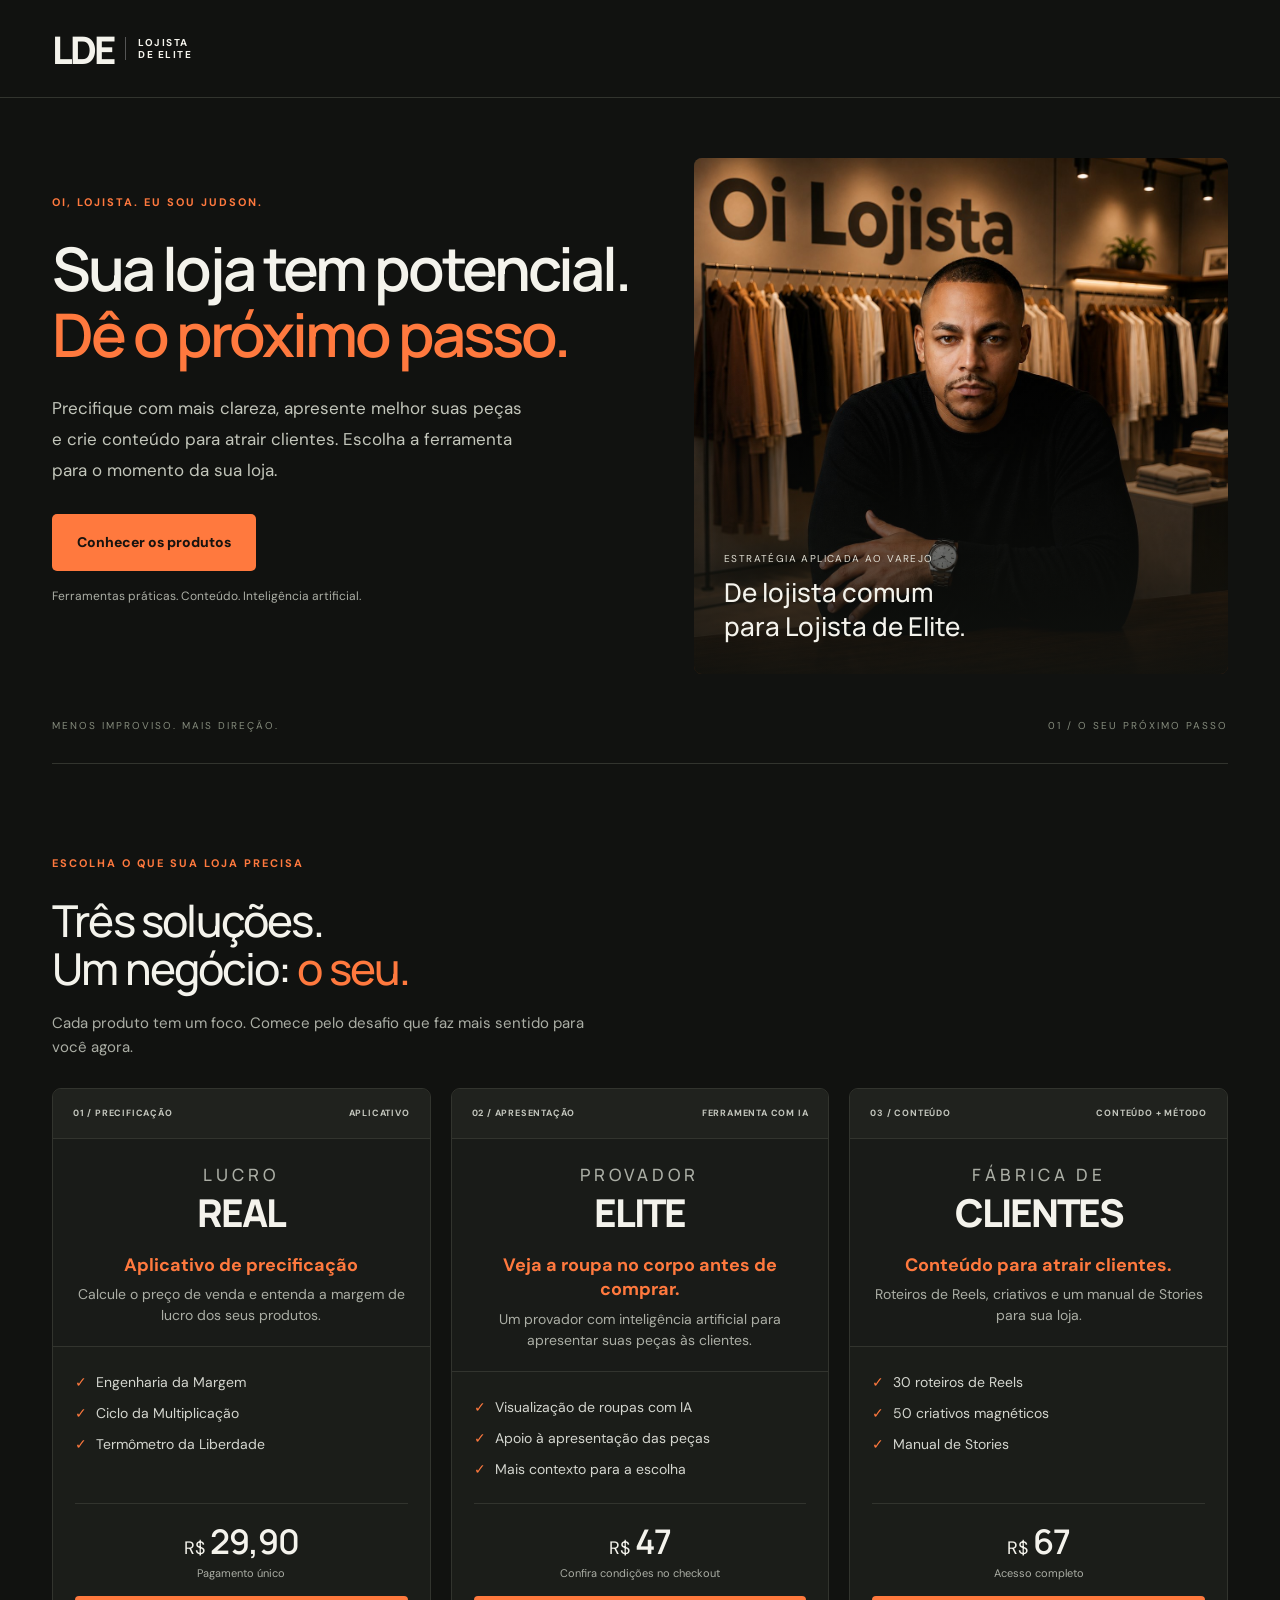
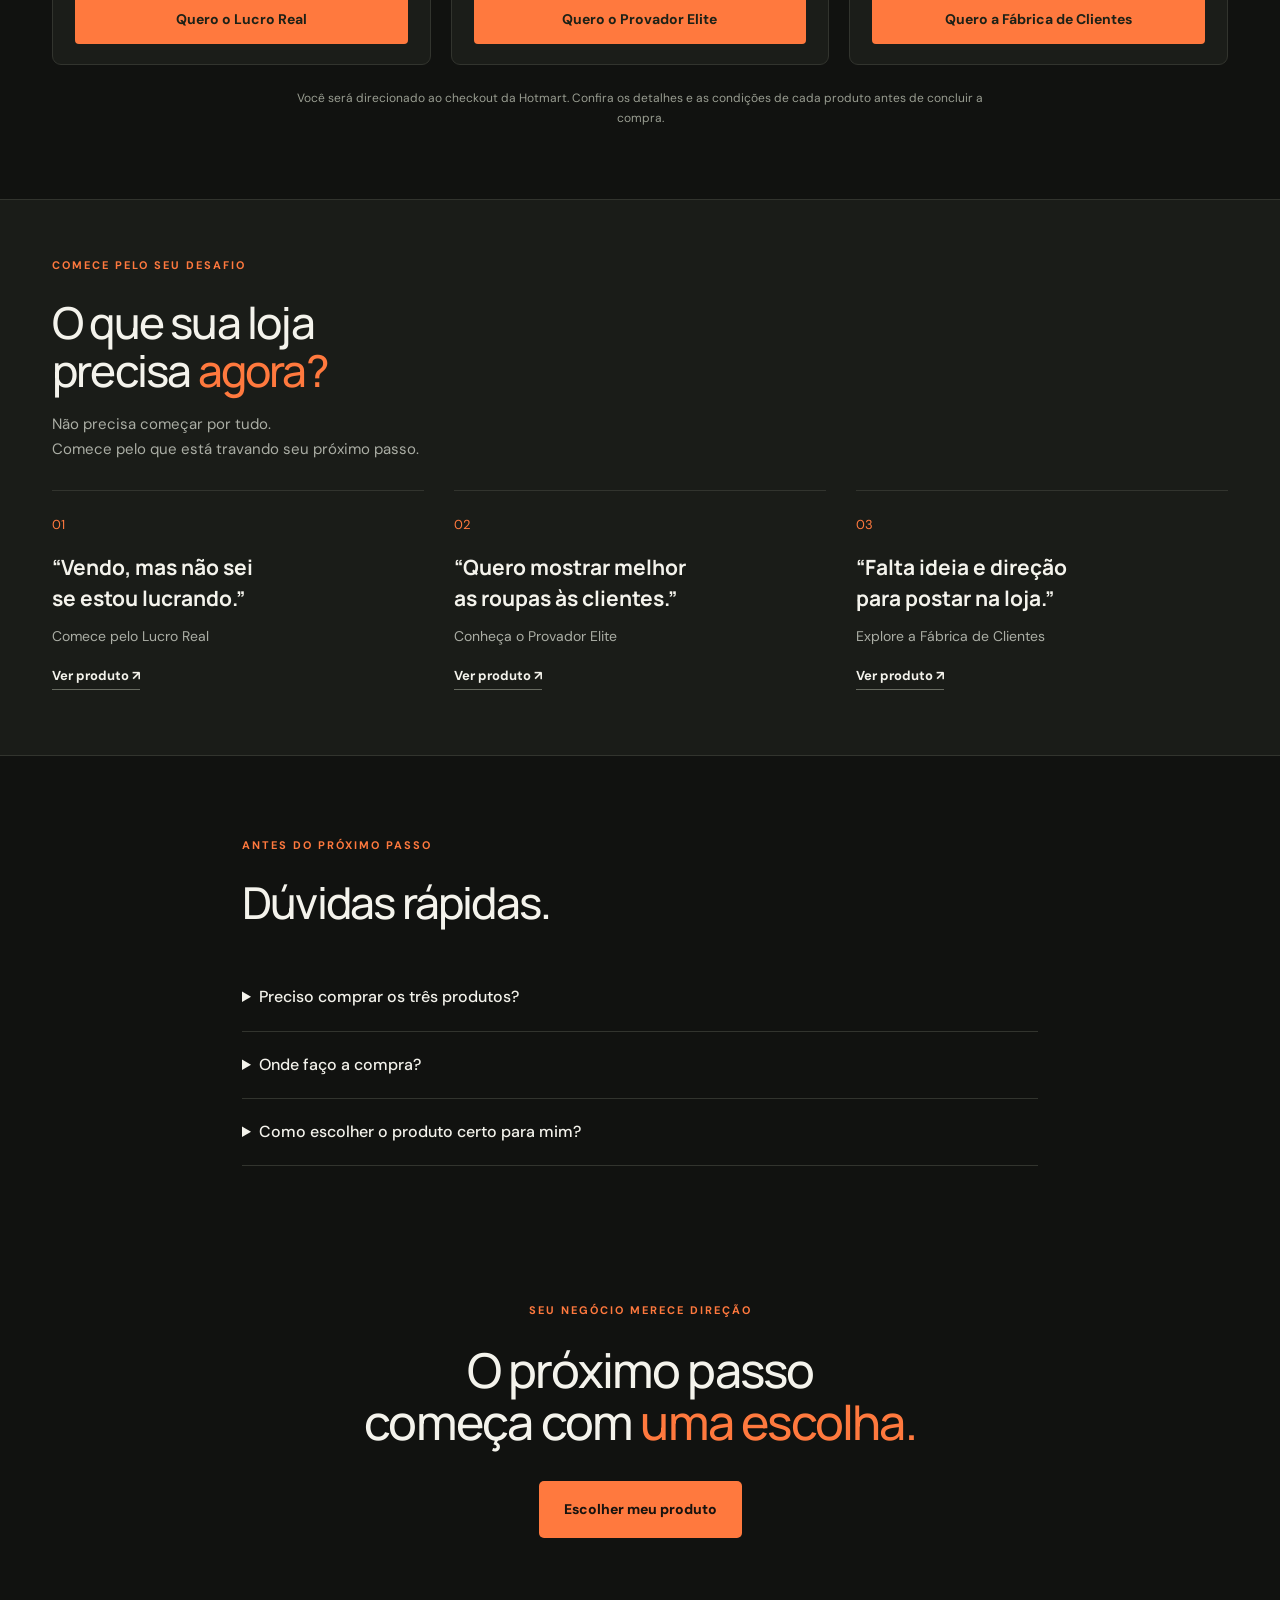
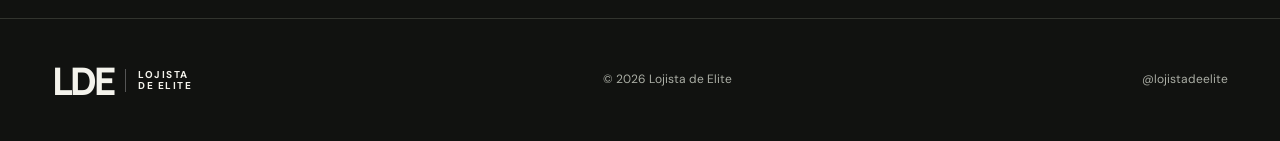
==== index.html @ 36b2351c "teste" ====
<!doctype html><html lang="pt-BR"><head><meta charset="utf-8"><meta name="viewport" content="width=device-width,initial-scale=1"><meta name="description" content="Ferramentas, conteúdo e inteligência artificial para o próximo passo da sua loja. Conheça Lucro Real, Provador Elite e Fábrica de Clientes."><title>Lojista de Elite | O próximo passo da sua loja</title><link rel="stylesheet" href="style.css"></head><body>
<header><a class="brand" href="#inicio" aria-label="Lojista de Elite, início"><b>LDE</b><span>LOJISTA<br>DE ELITE</span></a></header>
<main><section class="hero wrap" id="inicio"><div class="hero-copy"><p class="eyebrow">OI, LOJISTA. EU SOU JUDSON.</p><h1>Sua loja tem potencial.<br><em>Dê o próximo passo.</em></h1><p class="lead">Precifique com mais clareza, apresente melhor suas peças e crie conteúdo para atrair clientes. Escolha a ferramenta para o momento da sua loja.</p><div class="hero-actions"><a class="button" href="#produtos">Conhecer os produtos</a></div><p class="micro">Ferramentas práticas. Conteúdo. Inteligência artificial.</p></div><div class="portrait"><img src="assets/judson.jpg" alt="Judson Natividade em uma loja de roupas" fetchpriority="high"><div class="portrait-label"><span>ESTRATÉGIA APLICADA AO VAREJO</span><b>De lojista comum<br>para Lojista de Elite.</b></div></div><div class="hero-foot"><span>MENOS IMPROVISO. MAIS DIREÇÃO.</span><span>01 / O SEU PRÓXIMO PASSO</span></div></section>
<section class="products wrap" id="produtos"><div class="section-head"><div><p class="eyebrow">ESCOLHA O QUE SUA LOJA PRECISA</p><h2>Três soluções.<br>Um negócio: <em>o seu.</em></h2></div><p>Cada produto tem um foco. Comece pelo desafio que faz mais sentido para você agora.</p></div><div class="product-grid">
<article class="product orange" id="lucro"><div class="product-top"><span>01 / PRECIFICAÇÃO</span><span>APLICATIVO</span></div><div class="product-name"><span>LUCRO</span><strong>REAL</strong><p class="product-promise"><b>Aplicativo de precificação</b>Calcule o preço de venda e entenda a margem de lucro dos seus produtos.</p></div><div class="product-body"><h3>Saiba quanto sua loja ganha.</h3><p>Um aplicativo para precificar seus produtos e entender a margem de lucro da sua loja.</p><ul><li>Engenharia da Margem</li><li>Ciclo da Multiplicação</li><li>Termômetro da Liberdade</li></ul><div class="price"><span>R$ <b>29,90</b></span><small>Pagamento único</small></div><a class="buy" href="https://pay.hotmart.com/D107764730N?bid=1791945046095" target="_blank" rel="noopener">Quero o Lucro Real</a></div></article>
<article class="product lilac" id="provador"><div class="product-top"><span>02 / APRESENTAÇÃO</span><span>FERRAMENTA COM IA</span></div><div class="product-name"><span>PROVADOR</span><strong>ELITE</strong><p class="product-promise"><b>Veja a roupa no corpo antes de comprar.</b>Um provador com inteligência artificial para apresentar suas peças às clientes.</p></div><div class="product-body"><h3>Mostre novas possibilidades.</h3><p>Use inteligência artificial para ajudar sua cliente a visualizar a roupa no corpo antes da compra.</p><ul><li>Visualização de roupas com IA</li><li>Apoio à apresentação das peças</li><li>Mais contexto para a escolha</li></ul><div class="price"><span>R$ <b>47</b></span><small>Confira condições no checkout</small></div><a class="buy" href="https://pay.hotmart.com/N108022105C?bid=1791945808464" target="_blank" rel="noopener">Quero o Provador Elite</a></div></article>
<article class="product lime" id="fabrica"><div class="product-top"><span>03 / CONTEÚDO</span><span>CONTEÚDO + MÉTODO</span></div><div class="product-name"><span>FÁBRICA DE</span><strong>CLIENTES</strong><p class="product-promise"><b>Conteúdo para atrair clientes.</b>Roteiros de Reels, criativos e um manual de Stories para sua loja.</p></div><div class="product-body"><h3>Dê direção ao seu conteúdo.</h3><p>Repertório e método para tirar ideias do papel e movimentar a comunicação da sua loja.</p><ul><li>30 roteiros de Reels</li><li>50 criativos magnéticos</li><li>Manual de Stories</li></ul><div class="price"><span>R$ <b>67</b></span><small>Acesso completo</small></div><a class="buy" href="https://pay.hotmart.com/S107554404A" target="_blank" rel="noopener">Quero a Fábrica de Clientes</a></div></article>
</div><p class="checkout-note">Você será direcionado ao checkout da Hotmart. Confira os detalhes e as condições de cada produto antes de concluir a compra.</p></section>
<section class="choice" id="escolher"><div class="wrap"><p class="eyebrow">COMECE PELO SEU DESAFIO</p><div class="section-head"><h2>O que sua loja<br>precisa <em>agora?</em></h2><p>Não precisa começar por tudo.<br>Comece pelo que está travando seu próximo passo.</p></div><div class="choices"><a href="#lucro"><span>01</span><h3>“Vendo, mas não sei<br>se estou lucrando.”</h3><p>Comece pelo Lucro Real</p><b>Ver produto ↗</b></a><a href="#provador"><span>02</span><h3>“Quero mostrar melhor<br>as roupas às clientes.”</h3><p>Conheça o Provador Elite</p><b>Ver produto ↗</b></a><a href="#fabrica"><span>03</span><h3>“Falta ideia e direção<br>para postar na loja.”</h3><p>Explore a Fábrica de Clientes</p><b>Ver produto ↗</b></a></div></div></section>

<section class="faq wrap"><p class="eyebrow">ANTES DO PRÓXIMO PASSO</p><h2>Dúvidas rápidas.</h2><details><summary>Preciso comprar os três produtos?</summary><p>Não. Cada produto tem uma proposta própria e pode ser escolhido separadamente, conforme a necessidade da sua loja.</p></details><details><summary>Onde faço a compra?</summary><p>Os botões dos produtos abrem seus respectivos checkouts na Hotmart. Ali você pode conferir a oferta, as condições de pagamento e os detalhes de acesso.</p></details><details><summary>Como escolher o produto certo para mim?</summary><p>Para precificação, veja o Lucro Real. Para visualizar roupas com inteligência artificial, o Provador Elite. Para conteúdo, a Fábrica de Clientes. Se ainda tiver dúvidas, fale comigo pelo Instagram.</p></details></section>
<section class="final-cta wrap"><p class="eyebrow">SEU NEGÓCIO MERECE DIREÇÃO</p><h2>O próximo passo<br>começa com <em>uma escolha.</em></h2><a class="button" href="#produtos">Escolher meu produto</a></section></main><footer class="wrap"><a class="brand" href="#inicio"><b>LDE</b><span>LOJISTA<br>DE ELITE</span></a><p>© 2026 Lojista de Elite</p><a href="https://www.instagram.com/lojistadeelite/" target="_blank" rel="noopener">@lojistadeelite</a></footer></body></html>
---- style.css ----
@import url('https://fonts.googleapis.com/css2?family=DM+Sans:wght@400;500;600;700&family=Manrope:wght@400;500;600;700;800&display=swap');
:root{--bg:#111210;--ink:#f4f3ec;--muted:#abaea5;--orange:#ff793e;--line:#32342e}*{box-sizing:border-box}html{scroll-behavior:smooth;scroll-padding-top:90px}body{margin:0;background:var(--bg);color:var(--ink);font-family:'DM Sans',sans-serif;font-size:16px;line-height:1.65}a{color:inherit;text-decoration:none}button,a,summary{-webkit-tap-highlight-color:transparent}a:focus-visible,summary:focus-visible{outline:3px solid var(--orange);outline-offset:5px}.wrap{max-width:1280px;margin:auto;padding-left:52px;padding-right:52px}header{height:98px;max-width:1280px;margin:auto;padding:0 52px;display:flex;align-items:center;justify-content:space-between;border-bottom:1px solid var(--line)}.brand{display:flex;align-items:center;gap:12px;line-height:1.15}.brand>b{font:800 38px 'Manrope',sans-serif;letter-spacing:-3px}.brand>b span{font-size:10px;vertical-align:top;letter-spacing:0}.brand>span{font-size:10px;font-weight:700;letter-spacing:1.5px;border-left:1px solid #555;padding-left:12px}nav{display:flex;gap:28px;font-size:14px;color:#d6d8ce}nav a:hover,.text-link:hover{color:var(--orange)}.header-cta{border:1px solid #76796c;border-radius:5px;padding:10px 18px;font-size:14px}.hero{position:relative;display:grid;grid-template-columns:1.12fr 1fr;gap:44px;padding-top:60px}.hero-copy{padding-top:35px;padding-bottom:55px}.eyebrow{font-size:11px;font-weight:700;letter-spacing:2px;color:var(--orange);margin:0 0 24px}h1,h2,h3,p{margin-top:0}h1,h2,h3{font-family:'Manrope',sans-serif;line-height:1.1}h1{font-size:clamp(40px,4.7vw,64px);letter-spacing:-3px;font-weight:600;margin-bottom:26px}em{font-style:normal;color:var(--orange)}.lead{color:#c3c6bb;max-width:470px;font-size:17px;line-height:1.8}.button{display:inline-flex;align-items:center;justify-content:center;background:var(--orange);color:#17130f;font-size:14px;font-weight:800;padding:17px 25px;border-radius:5px;min-height:54px;margin-top:12px;transition:background .2s,transform .2s}.button:hover{background:#ff9969;transform:translateY(-2px)}.micro{font-size:12px;color:var(--muted);margin-top:16px}.portrait{position:relative;border-radius:8px;overflow:hidden;min-height:515px;background:#302c25}.portrait img{width:100%;height:100%;position:absolute;object-fit:cover;object-position:center 25%}.portrait:after{content:'';position:absolute;inset:40% 0 0;background:linear-gradient(transparent,#10120fec)}.portrait-label{position:absolute;z-index:1;bottom:30px;left:30px}.portrait-label span{display:block;font-size:10px;letter-spacing:1.4px;color:#e1dfd4;margin-bottom:10px}.portrait-label b{font:500 26px/1.2 'Manrope',sans-serif}.hero-foot{grid-column:1/-1;display:flex;justify-content:space-between;border-bottom:1px solid var(--line);padding:0 0 28px;font-size:10px;letter-spacing:2px;color:#858b7c}.products{padding-top:90px;padding-bottom:70px}.section-head{display:flex;justify-content:space-between;gap:40px;align-items:end;margin-bottom:42px}h2{font-size:44px;font-weight:500;letter-spacing:-1.8px;margin-bottom:0}.section-head>p{max-width:330px;color:var(--muted);font-size:15px;margin-bottom:4px}.product-grid{display:grid;grid-template-columns:repeat(3,1fr);gap:20px}.product{border:1px solid var(--line);border-radius:9px;overflow:hidden;background:#1b1d19;--accent:#ff9867;scroll-margin-top:30px}.lilac{--accent:#cabdf7}.lime{--accent:#d4e986}.product-top{padding:17px 20px;display:flex;justify-content:space-between;background:var(--accent);color:#20221b;font-size:9px;letter-spacing:.8px;font-weight:700;border-bottom:1px solid #0002}.product-name{background:var(--accent);color:#181c17;padding:32px 23px 25px;min-height:240px}.product-name>span{font:500 17px 'Manrope';letter-spacing:4px;display:block}.product-name strong{font:800 clamp(30px,3vw,42px) 'Manrope';letter-spacing:-2px;display:block}.product-name strong span{font-size:13px;vertical-align:top;letter-spacing:0}.product-name p{margin:18px 0 0;font-size:13px;line-height:1.5}.product-body{padding:26px 23px}.product h3{font-size:19px;letter-spacing:-.5px;font-weight:600}.product-body>p{font-size:14px;color:var(--muted);min-height:92px}.product ul{list-style:none;padding:0;margin:24px 0 30px;font-size:13px;color:#d4d6cf}.product li{padding:6px 0}.product li:before{content:'✓';color:var(--accent);margin-right:9px}.price{border-top:1px solid var(--line);padding-top:20px}.price>span{font-size:18px}.price b{font:600 38px 'Manrope';letter-spacing:-1px}.price small{display:block;color:var(--muted);font-size:11px;min-height:25px}.buy{display:flex;justify-content:center;background:var(--accent);color:#1d2117;border-radius:4px;padding:14px 8px;margin-top:18px;font-size:14px;font-weight:700}.buy:hover{filter:brightness(1.12)}.checkout-note{font-size:12px;color:#999d91;max-width:720px;margin:24px auto 0;text-align:center}.choice{background:#e9ece3;color:#20251d;padding:76px 0}.choice .eyebrow{color:#667348}.choice em{color:#697c3c}.choice .section-head>p{color:#5f6858}.choices{display:grid;grid-template-columns:repeat(3,1fr);gap:30px}.choices a{padding:25px 0;border-top:1px solid #aeb5a6}.choices a>span{font-size:13px;color:#768466}.choices h3{font-size:21px;line-height:1.45;margin:22px 0 15px}.choices p{font-size:14px;color:#5e6854}.choices b{font-size:13px;border-bottom:1px solid #7f906d;padding-bottom:5px}.about{padding-top:100px;padding-bottom:100px;display:grid;grid-template-columns:1fr 1fr;gap:65px;border-bottom:1px solid var(--line)}.about-lead{font:500 30px/1.4 'Manrope';letter-spacing:-1px}.about p:not(.eyebrow):not(.about-lead){color:var(--muted);font-size:16px}.text-link{font-size:14px;border-bottom:1px solid #707667;padding-bottom:6px;display:inline-block;margin-top:16px}.faq{padding-top:80px;padding-bottom:70px;max-width:900px}.faq h2{margin-bottom:38px}.faq details{border-bottom:1px solid var(--line);padding:20px 0}.faq summary{cursor:pointer;font-size:16px;font-weight:500;padding-right:15px}.faq details p{color:var(--muted);font-size:14px;margin:18px 0 0;max-width:700px}.final-cta{text-align:center;padding-top:65px;padding-bottom:80px}.final-cta h2{font-size:48px;margin-bottom:20px}footer{border-top:1px solid var(--line);display:flex;align-items:center;justify-content:space-between;gap:20px;padding-top:35px;padding-bottom:35px}footer p,footer>a:last-child{font-size:12px;color:var(--muted);margin:0}@media(max-width:900px){.wrap{padding-left:28px;padding-right:28px}header{padding:0 28px}nav{gap:15px}.header-cta{display:none}.hero{gap:22px}.hero h1{font-size:44px}.product-grid{gap:12px}.product-top{padding:15px 12px;font-size:8px}.product-body{padding:22px 16px}.product-name{padding:28px 16px}.product-name strong{font-size:31px}.product h3{font-size:17px}.product-body>p{min-height:120px}}@media(max-width:640px){html{scroll-padding-top:20px}header{height:auto;padding:22px;flex-wrap:wrap;gap:20px}.brand>b{font-size:32px}nav{width:100%;justify-content:space-between;border-top:1px solid var(--line);padding-top:15px;font-size:12px}.wrap{padding-left:22px;padding-right:22px}.hero{padding-top:35px;grid-template-columns:1fr;gap:25px}.hero-copy{padding:0}.eyebrow{font-size:9px;margin-bottom:18px;letter-spacing:1.6px}.hero h1{font-size:43px;letter-spacing:-2px}.lead{font-size:16px}.hero .button{width:100%;font-size:13px}.portrait{min-height:360px}.portrait img{object-position:center 22%}.portrait-label{left:24px;bottom:24px}.hero-foot{font-size:8px;gap:20px;letter-spacing:1px}.hero-foot span:last-child{display:none}.products{padding-top:55px;padding-bottom:50px}.section-head{display:block;margin-bottom:30px}h2{font-size:34px;letter-spacing:-1.2px}.section-head>p{margin-top:22px}.product-grid{grid-template-columns:1fr;gap:25px}.product-top{font-size:10px;padding:16px 23px}.product-name{min-height:210px;padding:28px 25px}.product-name strong{font-size:45px}.product-body{padding:25px}.product h3{font-size:22px}.product-body>p{min-height:0;font-size:15px}.product ul{font-size:14px}.product-name p{font-size:14px}.choice{padding:55px 0}.choices{grid-template-columns:1fr;gap:0}.choices h3{margin-top:13px}.choices a{position:relative;padding:24px 0}.choices a>span{position:absolute;right:0}.about{grid-template-columns:1fr;gap:32px;padding-top:60px;padding-bottom:60px}.about-lead{font-size:26px}.faq{padding-top:55px;padding-bottom:30px}.faq summary{font-size:15px}.final-cta{padding-top:50px;padding-bottom:55px}.final-cta h2{font-size:34px}footer{flex-wrap:wrap}footer .brand{width:100%}}@media(prefers-reduced-motion:reduce){html{scroll-behavior:auto}*{transition:none!important}}

/* Identidade revisada: neutros com laranja como único destaque. */
.product,.lilac,.lime{--accent:var(--orange)}
.product-top{background:#20221e;color:#c4c7be;border-bottom:1px solid var(--line)}
.product-name{background:#191b18;color:var(--ink);border-bottom:1px solid var(--line)}
.product-name>span{color:var(--muted)}
.product-name strong{color:var(--ink)}
.product-name p{color:var(--muted)}
.choice{background:#1a1c18;color:var(--ink);border-block:1px solid var(--line)}
.choice .eyebrow,.choice em{color:var(--orange)}
.choice .section-head>p,.choices p{color:var(--muted)}
.choices a{border-color:var(--line)}
.choices a>span{color:var(--orange)}
.choices b{border-color:#686b61}
.hero-actions{display:flex;flex-wrap:wrap;gap:12px}
.button.secondary{background:transparent;color:var(--ink);border:1px solid #62665b}
.button.secondary:hover{background:#252820}
@media(max-width:640px){header{height:78px;padding:18px 22px}.hero-actions{gap:10px}.hero-actions .button{width:auto;flex:1 1 auto;padding-inline:16px}}

.product-name .product-promise{font-size:14px;line-height:1.6;margin-top:22px}.product-promise b{display:block;color:var(--orange);font-size:19px;line-height:1.35;font-weight:700;margin-bottom:10px}.product-name{min-height:310px}@media(max-width:640px){.product-name{min-height:0}.product-promise b{font-size:21px}.hero-actions .button{flex:none;width:100%}}

/* Cards compactos para celular, mantendo leitura e área de toque. */
@media(max-width:640px){
 .product-grid{gap:18px}
 .product-top{padding:12px 16px;font-size:9px;gap:10px}
 .product-name{padding:20px 18px;text-align:center}
 .product-name>span{font-size:14px;letter-spacing:3px}
 .product-name strong{font-size:38px;line-height:1.2}
 .product-name .product-promise{margin-top:14px;font-size:14px;line-height:1.5}
 .product-promise b{font-size:19px;margin-bottom:7px}
 .product-body{padding:18px}
 .product-body>h3,.product-body>p{display:none}
 .product ul{margin:0 0 15px;font-size:14px}
 .product li{padding:4px 0}
 .price{padding-top:13px;text-align:center}
 .price b{font-size:34px}
 .price small{min-height:0;margin-top:2px}
 .buy{margin-top:13px;padding:13px 8px;min-height:48px}
}

/* Aproximar o título e seu apoio; compactar os produtos no desktop. */
.choice .section-head{display:block;margin-bottom:28px}
.choice .section-head>p{max-width:570px;margin:18px 0 0}
@media(min-width:641px){
 .product{display:flex;flex-direction:column}
 .product-name{min-height:0;padding:24px 22px 20px;text-align:center}
 .product-name .product-promise{margin-top:14px;line-height:1.5}
 .product-promise b{font-size:18px;margin-bottom:7px}
 .product-body{padding:20px 22px;display:flex;flex-direction:column;flex:1}
 .product-body>h3,.product-body>p{display:none}
 .product ul{margin:0 0 18px;font-size:14px}
 .product li{padding:4px 0}
 .price{padding-top:14px;margin-top:auto;text-align:center}
 .price b{font-size:34px}
 .price small{min-height:0}
 .buy{margin-top:14px;min-height:48px;padding:12px 8px}
 .choice{padding:56px 0}
 .choices a{padding:20px 0 10px}
 .choices h3{margin:15px 0 12px}
}

.products .section-head{display:block;margin-bottom:28px}
.products .section-head>p{max-width:570px;margin:18px 0 0}
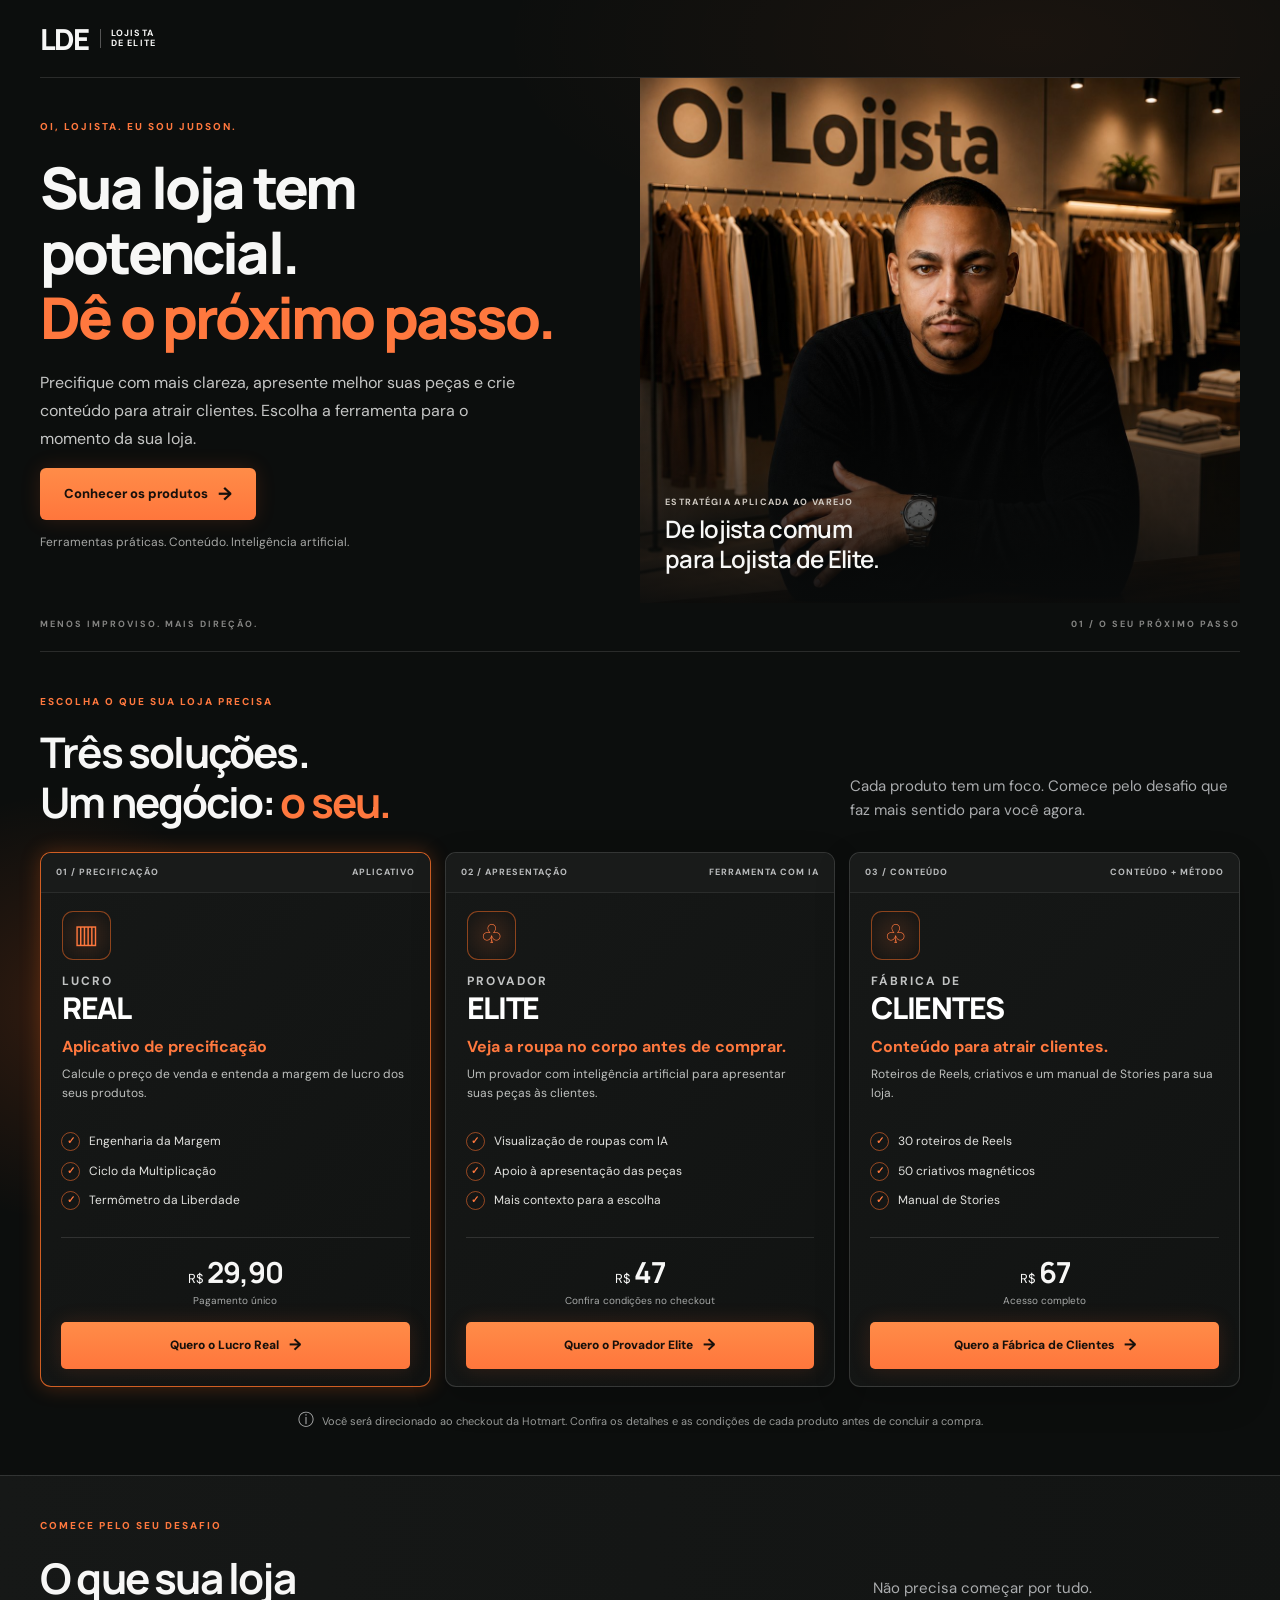
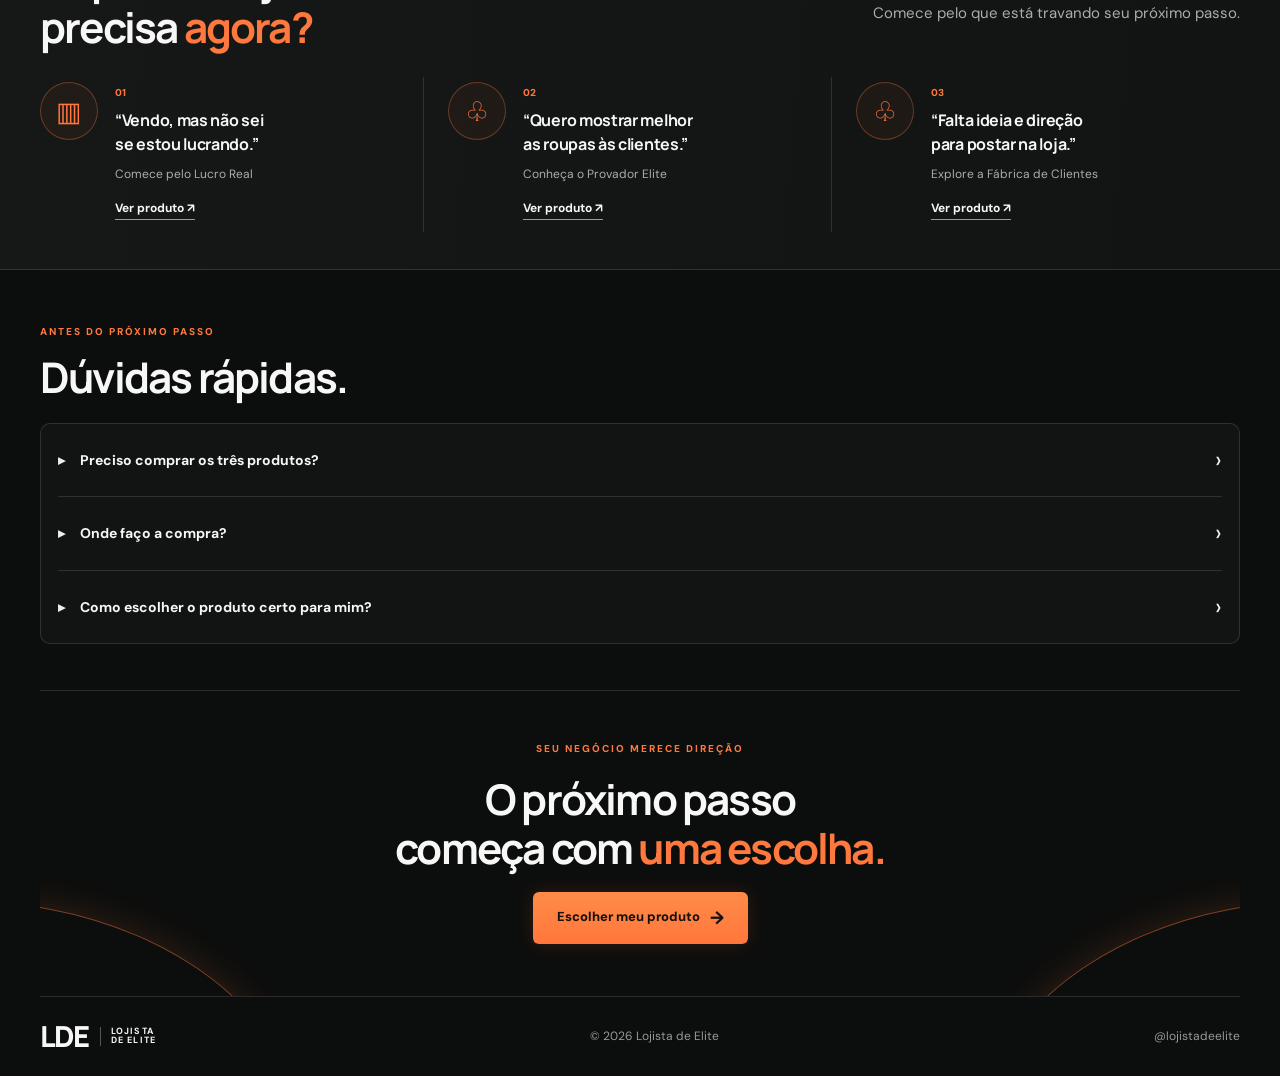
==== commit 83b0e5e6: "feat(home): aplicar layout premium e CSS versionado na página principal" ====
--- a/index.html
+++ b/index.html
@@ -1,4 +1,4 @@
-<!doctype html><html lang="pt-BR"><head><meta charset="utf-8"><meta name="viewport" content="width=device-width,initial-scale=1"><meta name="description" content="Ferramentas, conteúdo e inteligência artificial para o próximo passo da sua loja. Conheça Lucro Real, Provador Elite e Fábrica de Clientes."><title>Lojista de Elite | O próximo passo da sua loja</title><link rel="stylesheet" href="style.css"></head><body>
+<!doctype html><html lang="pt-BR"><head><meta charset="utf-8"><meta name="viewport" content="width=device-width,initial-scale=1"><meta name="description" content="Ferramentas, conteúdo e inteligência artificial para o próximo passo da sua loja. Conheça Lucro Real, Provador Elite e Fábrica de Clientes."><title>Lojista de Elite | O próximo passo da sua loja</title><link rel="stylesheet" href="principal-premium-v2.css"></head><body>
 <header><a class="brand" href="#inicio" aria-label="Lojista de Elite, início"><b>LDE</b><span>LOJISTA<br>DE ELITE</span></a></header>
 <main><section class="hero wrap" id="inicio"><div class="hero-copy"><p class="eyebrow">OI, LOJISTA. EU SOU JUDSON.</p><h1>Sua loja tem potencial.<br><em>Dê o próximo passo.</em></h1><p class="lead">Precifique com mais clareza, apresente melhor suas peças e crie conteúdo para atrair clientes. Escolha a ferramenta para o momento da sua loja.</p><div class="hero-actions"><a class="button" href="#produtos">Conhecer os produtos</a></div><p class="micro">Ferramentas práticas. Conteúdo. Inteligência artificial.</p></div><div class="portrait"><img src="assets/judson.jpg" alt="Judson Natividade em uma loja de roupas" fetchpriority="high"><div class="portrait-label"><span>ESTRATÉGIA APLICADA AO VAREJO</span><b>De lojista comum<br>para Lojista de Elite.</b></div></div><div class="hero-foot"><span>MENOS IMPROVISO. MAIS DIREÇÃO.</span><span>01 / O SEU PRÓXIMO PASSO</span></div></section>
 <section class="products wrap" id="produtos"><div class="section-head"><div><p class="eyebrow">ESCOLHA O QUE SUA LOJA PRECISA</p><h2>Três soluções.<br>Um negócio: <em>o seu.</em></h2></div><p>Cada produto tem um foco. Comece pelo desafio que faz mais sentido para você agora.</p></div><div class="product-grid">
@@ -8,5 +8,5 @@
 </div><p class="checkout-note">Você será direcionado ao checkout da Hotmart. Confira os detalhes e as condições de cada produto antes de concluir a compra.</p></section>
 <section class="choice" id="escolher"><div class="wrap"><p class="eyebrow">COMECE PELO SEU DESAFIO</p><div class="section-head"><h2>O que sua loja<br>precisa <em>agora?</em></h2><p>Não precisa começar por tudo.<br>Comece pelo que está travando seu próximo passo.</p></div><div class="choices"><a href="#lucro"><span>01</span><h3>“Vendo, mas não sei<br>se estou lucrando.”</h3><p>Comece pelo Lucro Real</p><b>Ver produto ↗</b></a><a href="#provador"><span>02</span><h3>“Quero mostrar melhor<br>as roupas às clientes.”</h3><p>Conheça o Provador Elite</p><b>Ver produto ↗</b></a><a href="#fabrica"><span>03</span><h3>“Falta ideia e direção<br>para postar na loja.”</h3><p>Explore a Fábrica de Clientes</p><b>Ver produto ↗</b></a></div></div></section>
 
-<section class="faq wrap"><p class="eyebrow">ANTES DO PRÓXIMO PASSO</p><h2>Dúvidas rápidas.</h2><details><summary>Preciso comprar os três produtos?</summary><p>Não. Cada produto tem uma proposta própria e pode ser escolhido separadamente, conforme a necessidade da sua loja.</p></details><details><summary>Onde faço a compra?</summary><p>Os botões dos produtos abrem seus respectivos checkouts na Hotmart. Ali você pode conferir a oferta, as condições de pagamento e os detalhes de acesso.</p></details><details><summary>Como escolher o produto certo para mim?</summary><p>Para precificação, veja o Lucro Real. Para visualizar roupas com inteligência artificial, o Provador Elite. Para conteúdo, a Fábrica de Clientes. Se ainda tiver dúvidas, fale comigo pelo Instagram.</p></details></section>
+<section class="faq wrap"><p class="eyebrow">ANTES DO PRÓXIMO PASSO</p><h2>Dúvidas rápidas.</h2><div class="faq-list"><details><summary>Preciso comprar os três produtos?</summary><p>Não. Cada produto tem uma proposta própria e pode ser escolhido separadamente, conforme a necessidade da sua loja.</p></details><details><summary>Onde faço a compra?</summary><p>Os botões dos produtos abrem seus respectivos checkouts na Hotmart. Ali você pode conferir a oferta, as condições de pagamento e os detalhes de acesso.</p></details><details><summary>Como escolher o produto certo para mim?</summary><p>Para precificação, veja o Lucro Real. Para visualizar roupas com inteligência artificial, o Provador Elite. Para conteúdo, a Fábrica de Clientes. Se ainda tiver dúvidas, fale comigo pelo Instagram.</p></details></div></section>
 <section class="final-cta wrap"><p class="eyebrow">SEU NEGÓCIO MERECE DIREÇÃO</p><h2>O próximo passo<br>começa com <em>uma escolha.</em></h2><a class="button" href="#produtos">Escolher meu produto</a></section></main><footer class="wrap"><a class="brand" href="#inicio"><b>LDE</b><span>LOJISTA<br>DE ELITE</span></a><p>© 2026 Lojista de Elite</p><a href="https://www.instagram.com/lojistadeelite/" target="_blank" rel="noopener">@lojistadeelite</a></footer></body></html>
--- a/principal-premium-v2.css
+++ b/principal-premium-v2.css
@@ -0,0 +1,100 @@
+@import url('https://fonts.googleapis.com/css2?family=DM+Sans:wght@400;500;600;700;800&family=Manrope:wght@400;500;600;700;800&display=swap');
+:root{color-scheme:dark;--bg:#0c0e0d;--panel:#141615;--ink:#f7f7f6;--muted:#aaacae;--orange:#ff783e;--line:rgba(255,255,255,.12)}
+*{box-sizing:border-box}
+html{scroll-behavior:smooth;scroll-padding-top:24px}
+body{margin:0;background:var(--bg);color:var(--ink);font:400 15px/1.6 'DM Sans',Arial,sans-serif;overflow-x:hidden}
+body:before{content:"";pointer-events:none;position:absolute;top:0;left:0;right:0;height:1000px;background:radial-gradient(ellipse 55% 30% at 80% 4%,rgba(255,115,43,.06),transparent 75%)}
+a{color:inherit;text-decoration:none}
+a:focus-visible,summary:focus-visible{outline:3px solid var(--orange);outline-offset:4px}
+.wrap{width:min(100% - 72px,1200px);margin-inline:auto}
+header{width:min(100% - 72px,1200px);margin:auto;height:78px;display:flex;align-items:center;border-bottom:1px solid var(--line)}
+.brand{display:inline-flex;align-items:center;gap:12px;line-height:1.05}
+.brand>b{font:800 29px 'Manrope',sans-serif;letter-spacing:-2px}
+.brand>span{padding-left:10px;border-left:1px solid #555;font-size:9px;letter-spacing:1.1px;font-weight:700}
+h1,h2,h3,p{margin-top:0}
+h1,h2,h3{font-family:'Manrope',Arial,sans-serif}
+em{font-style:normal;color:var(--orange)}
+.eyebrow{font-size:10px;letter-spacing:2px;font-weight:800;color:var(--orange);margin:0 0 20px}
+.hero{display:grid;grid-template-columns:1fr 1fr;column-gap:0;position:relative;min-height:560px}
+.hero-copy{position:relative;z-index:2;align-self:center;padding:35px 24px 45px 0}
+.hero h1{font-size:clamp(42px,4.5vw,63px);letter-spacing:-2.8px;line-height:1.13;margin:0 0 19px;font-weight:800}
+.lead{max-width:480px;color:#c5c6c5;font-size:16px;line-height:1.75;margin-bottom:15px}
+.button,.buy{display:inline-flex;align-items:center;justify-content:center;min-height:52px;padding:13px 24px;border-radius:6px;background:linear-gradient(180deg,#ff8c48,#ff763c);font-weight:800;color:#17100b;font-size:13px;transition:transform .2s,filter .2s;box-shadow:0 0 20px rgba(255,101,42,.15)}
+.button:after,.buy:after{content:"→";margin-left:10px;font-size:18px;line-height:1}
+.button:hover,.buy:hover{transform:translateY(-2px);filter:brightness(1.11)}
+.micro{font-size:12px;color:#a5a6a4;margin:13px 0 0}
+.portrait{position:relative;align-self:stretch;overflow:hidden;min-height:525px;background:#201810}
+.portrait img{position:absolute;width:100%;height:100%;object-fit:cover;object-position:center 23%}
+.portrait:after{content:"";position:absolute;inset:45% 0 0;background:linear-gradient(transparent,#090b0bf0)}
+.portrait-label{position:absolute;left:25px;right:18px;bottom:28px;z-index:2}
+.portrait-label span{display:block;font-size:9px;letter-spacing:1.3px;margin-bottom:6px;font-weight:700;color:#cfc9c1}
+.portrait-label b{font:600 24px/1.17 'Manrope',sans-serif;letter-spacing:-.7px}
+.hero-foot{grid-column:1/-1;display:flex;justify-content:space-between;align-items:center;border-bottom:1px solid var(--line);padding:14px 0 20px;color:#858583;letter-spacing:2px;font-weight:700;font-size:9px}
+.products{position:relative;padding-top:42px;padding-bottom:42px}
+.products:before{content:"";position:absolute;z-index:-1;top:140px;left:-180px;width:390px;height:430px;background:radial-gradient(ellipse,rgba(255,99,28,.15),transparent 70%);pointer-events:none}
+.section-head{display:flex;justify-content:space-between;align-items:end;gap:35px;margin-bottom:25px}
+.section-head .eyebrow{margin-bottom:18px}
+h2{font-size:clamp(32px,3.3vw,44px);line-height:1.17;letter-spacing:-1.8px;font-weight:700;margin:0}
+.section-head>p{color:var(--muted);max-width:390px;line-height:1.65;font-size:15px;margin:0 0 4px}
+.product-grid{display:grid;grid-template-columns:repeat(3,minmax(0,1fr));gap:14px}
+.product{display:flex;flex-direction:column;min-width:0;border-radius:11px;border:1px solid rgba(255,255,255,.14);background:linear-gradient(130deg,#161817,#111312);overflow:hidden;position:relative;scroll-margin-top:25px;box-shadow:0 12px 35px #0003}
+.product:first-child{border-color:rgba(255,113,39,.8);box-shadow:0 0 20px rgba(255,105,27,.27)}
+.product-top{display:flex;justify-content:space-between;gap:9px;padding:12px 15px;background:#191b1a;color:#babcbd;border-bottom:1px solid #ffffff13;font-size:9px;font-weight:700;letter-spacing:1px}
+.product-name{position:relative;padding:18px 21px 9px;min-height:207px}
+.product-name:before{display:grid;place-items:center;width:47px;height:47px;margin-bottom:12px;border:1px solid rgba(255,112,39,.5);border-radius:11px;background:radial-gradient(circle at center,rgba(255,109,43,.14),rgba(0,0,0,.1));color:var(--orange);font-size:26px}
+#lucro .product-name:before{content:"▥"}
+#provador .product-name:before{content:"♧"}
+#fabrica .product-name:before{content:"♧"}
+.product-name>span{display:block;font-size:12px;font-weight:700;color:#c1c3c3;letter-spacing:2px}
+.product-name strong{display:block;font:800 30px/1.1 'Manrope',sans-serif;letter-spacing:-1.3px;color:#fff}
+.product-promise{margin:12px 0 0;color:#bec0be;font-size:12px;line-height:1.55}
+.product-promise b{display:block;color:var(--orange);font-size:16px;line-height:1.4;margin-bottom:7px}
+.product-body{display:flex;flex:1;flex-direction:column;padding:7px 20px 17px}
+.product-body>h3,.product-body>p{display:none}
+.product ul{list-style:none;padding:0;margin:9px 0 22px;font-size:12px;color:#e2e2df}
+.product li{display:flex;gap:9px;align-items:flex-start;padding:5px 0}
+.product li:before{content:"✓";color:var(--orange);border:1px solid rgba(255,114,47,.55);border-radius:50%;font-weight:800;font-size:10px;line-height:16px;text-align:center;flex:0 0 17px;height:17px}
+.price{margin-top:auto;border-top:1px solid var(--line);padding-top:14px;text-align:center}
+.price>span{font-size:13px}
+.price b{font:700 29px 'Manrope';letter-spacing:-1px}
+.price small{display:block;color:#a7a9a8;font-size:10px;margin-top:1px}
+.buy{display:flex;min-height:47px;padding:10px;font-size:12px;margin-top:13px;width:100%;border-radius:5px}
+.buy:after{font-size:16px}
+.checkout-note{max-width:870px;margin:20px auto 0;text-align:center;color:#999b99;font-size:11px}
+.checkout-note:before{content:"ⓘ";margin-right:8px;color:#b2b3b3;font-size:16px}
+.choice{position:relative;border-block:1px solid var(--line);background:linear-gradient(95deg,#161817,#121413);padding:42px 0 37px}
+.choice .section-head{margin-bottom:25px}
+.choice .section-head>p{align-self:center}
+.choices{display:grid;grid-template-columns:repeat(3,minmax(0,1fr));gap:24px}
+.choices a{position:relative;display:block;border-right:1px solid var(--line);min-height:155px;padding:8px 22px 0 75px}
+.choices a:last-child{border:0}
+.choices a:before{content:"▥";position:absolute;left:0;top:5px;width:56px;height:56px;border:1px solid #ff793e55;border-radius:50%;display:grid;place-items:center;color:var(--orange);font-size:27px;background:#ff783e0d}
+.choices a:nth-child(2):before{content:"♧"}
+.choices a:nth-child(3):before{content:"♧"}
+.choices a>span{display:block;font-size:10px;color:var(--orange);font-weight:800;margin-bottom:8px}
+.choices h3{font-size:16px;line-height:1.45;letter-spacing:-.3px;margin:0 0 9px}
+.choices p{font-size:12px;color:var(--muted);margin:0 0 11px}
+.choices b{font-size:12px;font-weight:700;border-bottom:1px solid var(--orange);padding-bottom:3px}
+.choices a:hover b{color:var(--orange)}
+.faq{padding-top:54px;padding-bottom:46px}
+.faq .eyebrow{margin-bottom:13px}
+.faq h2{margin-bottom:20px}
+.faq-list{border:1px solid var(--line);border-radius:10px;padding:0 17px;background:#121413}
+.faq details{border-bottom:1px solid var(--line)}
+.faq details:last-child{border-bottom:0}
+.faq summary{cursor:pointer;list-style:none;display:flex;justify-content:space-between;align-items:center;gap:15px;padding:17px 0;font-size:14px;font-weight:700}
+.faq summary::-webkit-details-marker{display:none}
+.faq summary:before{content:"▸";color:#eee}
+.faq summary:after{content:"›";margin-left:auto;font-size:24px;font-weight:400}
+.faq details[open] summary:after{transform:rotate(90deg)}
+.faq details p{margin:0 0 16px 16px;color:var(--muted);font-size:13px;max-width:850px}
+.final-cta{position:relative;overflow:hidden;text-align:center;padding:50px 24px 52px;border-top:1px solid var(--line)}
+.final-cta:before,.final-cta:after{content:"";position:absolute;z-index:-1;width:470px;height:270px;bottom:-190px;border:1px solid #ff783e7a;border-radius:50%;box-shadow:0 0 38px #ff783e29}
+.final-cta:before{left:-220px;transform:rotate(17deg)}.final-cta:after{right:-220px;transform:rotate(-17deg)}
+.final-cta .eyebrow{margin-bottom:18px}
+.final-cta h2{font-size:clamp(32px,3.3vw,45px);margin-bottom:18px}
+footer{min-height:80px;display:flex;align-items:center;justify-content:space-between;gap:20px;border-top:1px solid var(--line)}
+footer p,footer>a:last-child{font-size:12px;color:#989a99;margin:0}
+@media(max-width:900px){.wrap,header{width:calc(100% - 44px)}.hero{min-height:0}.hero h1{font-size:clamp(36px,5.1vw,50px)}.portrait{min-height:425px}.product-grid{gap:10px}.product-name{padding:16px 13px 10px}.product-body{padding:7px 13px 15px}.product-top{font-size:8px;padding:11px}.product-name strong{font-size:26px}.product-promise b{font-size:14px}.choices{gap:10px}.choices a{padding-left:57px;padding-right:6px}.choices a:before{width:44px;height:44px}}
+@media(max-width:640px){html{scroll-padding-top:15px}.wrap,header{width:calc(100% - 36px)}header{height:70px}.brand>b{font-size:28px}.hero{grid-template-columns:1fr}.hero-copy{padding:42px 0 28px}.hero h1{font-size:clamp(35px,9vw,49px);letter-spacing:-1.8px}.lead{font-size:15px}.hero .button{width:100%}.portrait{min-height:410px;border-radius:8px}.portrait-label b{font-size:21px}.hero-foot{font-size:8px;letter-spacing:1px;padding:15px 0}.hero-foot span:last-child{display:none}.products{padding-top:44px}.section-head{display:block}.section-head>p{margin-top:16px;font-size:14px}h2{font-size:34px}.product-grid{grid-template-columns:1fr;gap:17px}.product-top{font-size:10px;padding:12px 17px}.product-name{min-height:0;padding:20px 20px 7px}.product-name:before{margin-bottom:10px}.product-name strong{font-size:33px}.product-promise{font-size:13px}.product-promise b{font-size:17px}.product-body{padding:6px 20px 19px}.product ul{font-size:13px;margin-bottom:17px}.price b{font-size:32px}.buy{font-size:13px}.choice{padding:45px 0 27px}.choices{grid-template-columns:1fr}.choices a{border-right:0;border-bottom:1px solid var(--line);padding:15px 5px 23px 70px;min-height:128px}.choices a:last-child{border-bottom:0}.choices a:before{top:16px;width:52px;height:52px}.faq{padding:45px 0}.faq summary{font-size:13px}.final-cta{padding:55px 16px}footer{flex-wrap:wrap;padding:22px 0;gap:14px}footer .brand{width:100%}footer p,footer>a:last-child{font-size:10px}}
+@media(prefers-reduced-motion:reduce){html{scroll-behavior:auto}*,*:before,*:after{transition:none!important}}
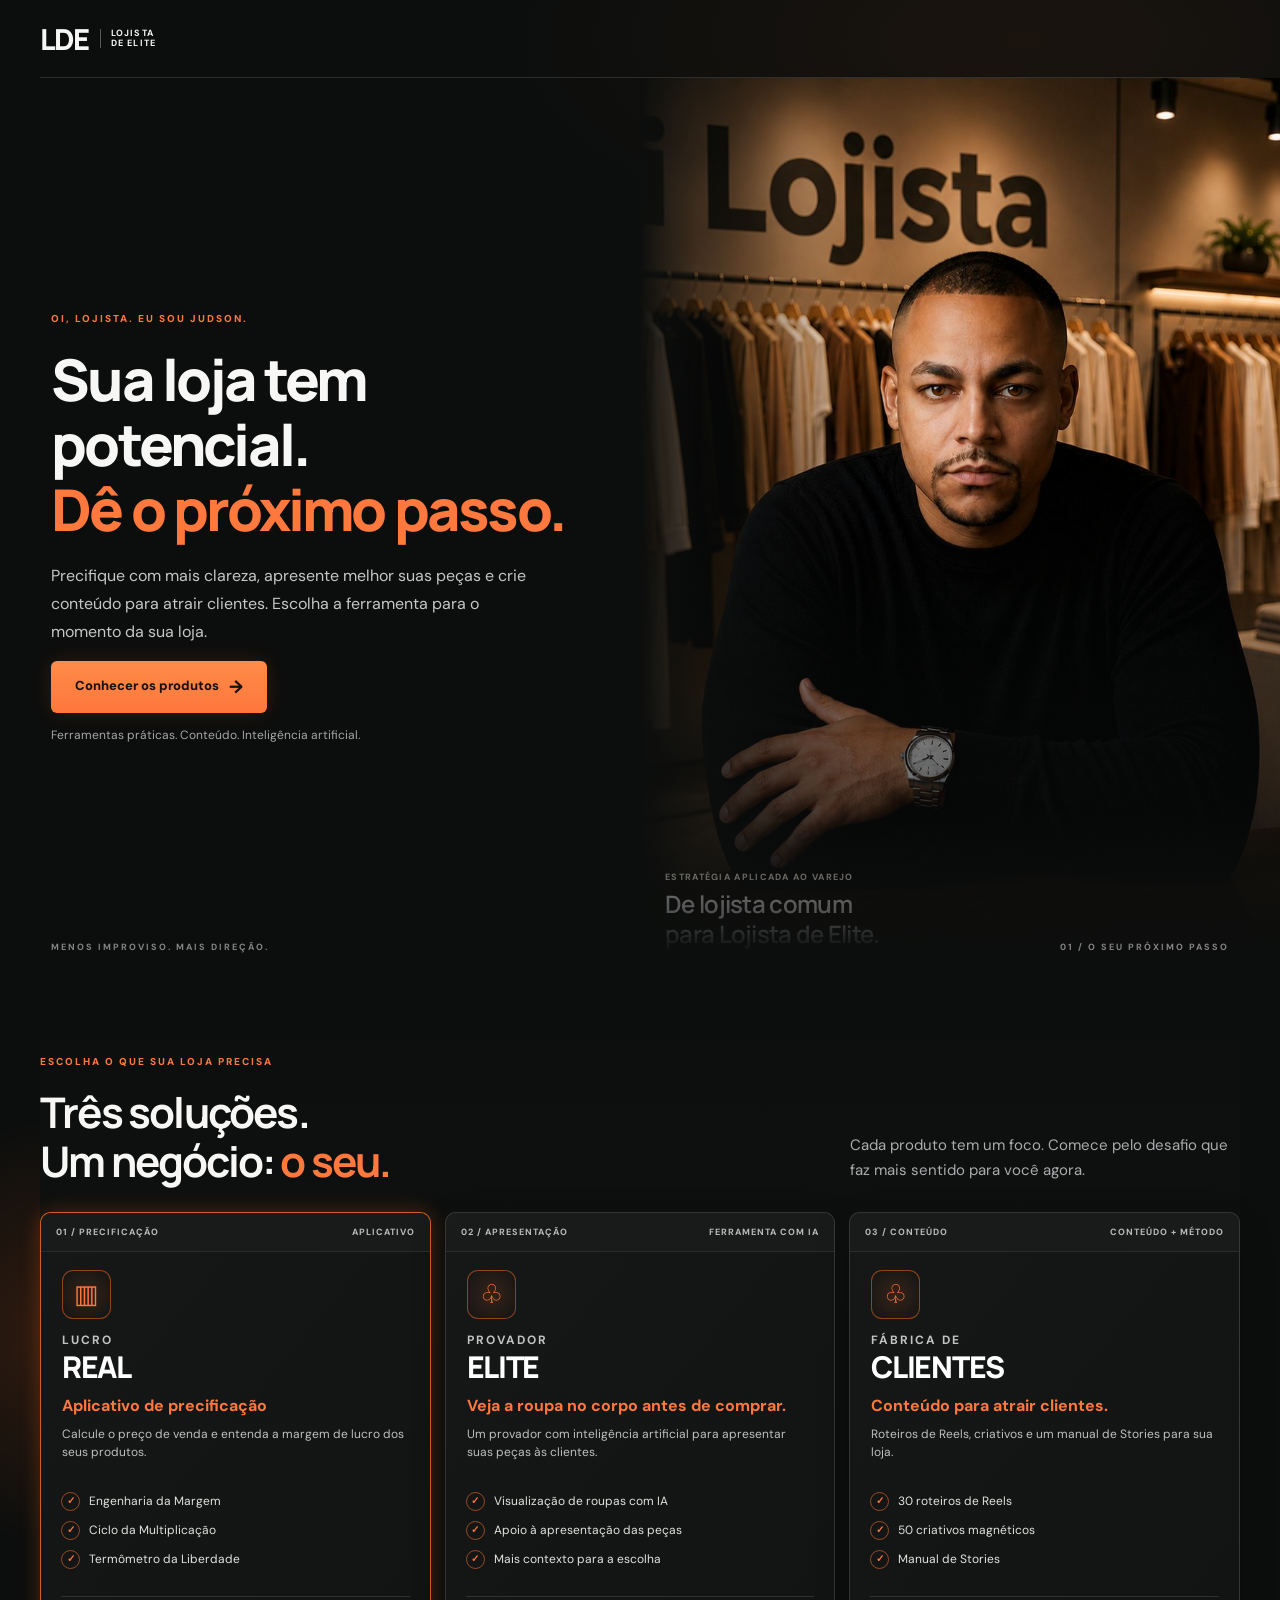
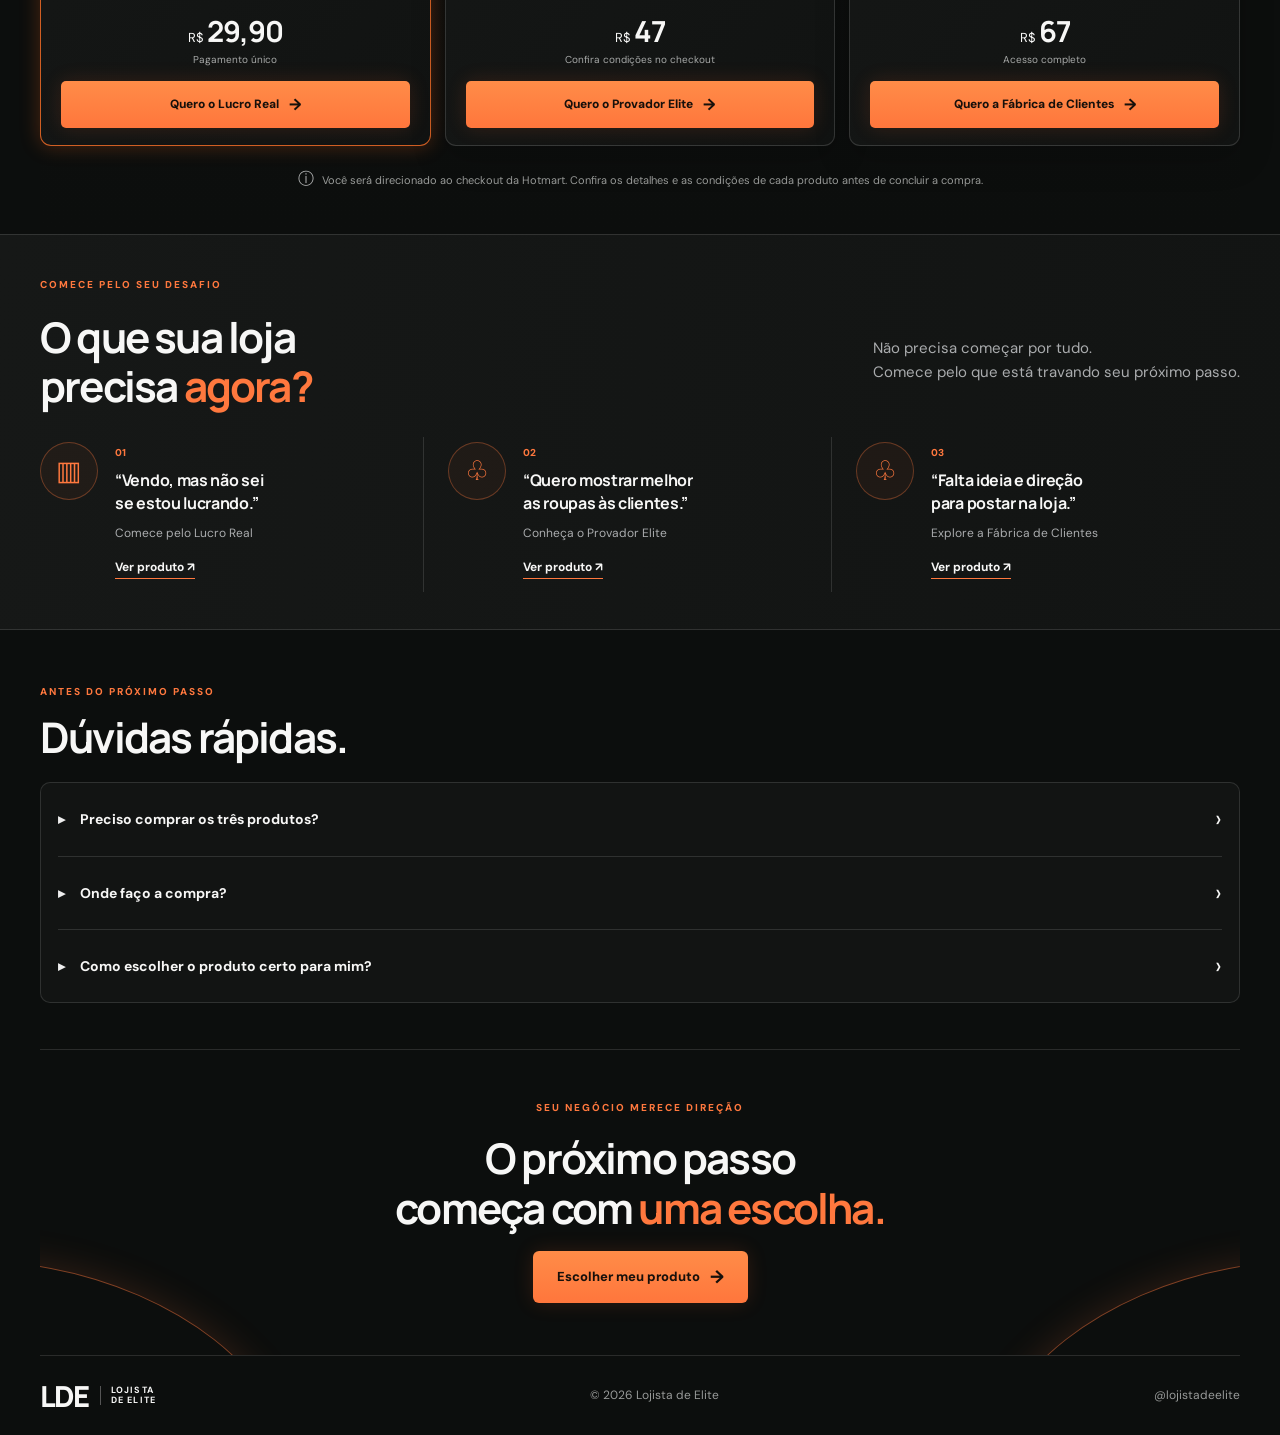
==== commit f0457c80: "fix(home): invalidar cache do CSS da hero fullscreen" ====
--- a/index.html
+++ b/index.html
@@ -1,4 +1,4 @@
-<!doctype html><html lang="pt-BR"><head><meta charset="utf-8"><meta name="viewport" content="width=device-width,initial-scale=1"><meta name="description" content="Ferramentas, conteúdo e inteligência artificial para o próximo passo da sua loja. Conheça Lucro Real, Provador Elite e Fábrica de Clientes."><title>Lojista de Elite | O próximo passo da sua loja</title><link rel="stylesheet" href="principal-premium-v2.css"></head><body>
+<!doctype html><html lang="pt-BR"><head><meta charset="utf-8"><meta name="viewport" content="width=device-width,initial-scale=1"><meta name="description" content="Ferramentas, conteúdo e inteligência artificial para o próximo passo da sua loja. Conheça Lucro Real, Provador Elite e Fábrica de Clientes."><title>Lojista de Elite | O próximo passo da sua loja</title><link rel="stylesheet" href="principal-premium-v2.css?v=hero-fullbleed-3"></head><body>
 <header><a class="brand" href="#inicio" aria-label="Lojista de Elite, início"><b>LDE</b><span>LOJISTA<br>DE ELITE</span></a></header>
 <main><section class="hero wrap" id="inicio"><div class="hero-copy"><p class="eyebrow">OI, LOJISTA. EU SOU JUDSON.</p><h1>Sua loja tem potencial.<br><em>Dê o próximo passo.</em></h1><p class="lead">Precifique com mais clareza, apresente melhor suas peças e crie conteúdo para atrair clientes. Escolha a ferramenta para o momento da sua loja.</p><div class="hero-actions"><a class="button" href="#produtos">Conhecer os produtos</a></div><p class="micro">Ferramentas práticas. Conteúdo. Inteligência artificial.</p></div><div class="portrait"><img src="assets/judson.jpg" alt="Judson Natividade em uma loja de roupas" fetchpriority="high"><div class="portrait-label"><span>ESTRATÉGIA APLICADA AO VAREJO</span><b>De lojista comum<br>para Lojista de Elite.</b></div></div><div class="hero-foot"><span>MENOS IMPROVISO. MAIS DIREÇÃO.</span><span>01 / O SEU PRÓXIMO PASSO</span></div></section>
 <section class="products wrap" id="produtos"><div class="section-head"><div><p class="eyebrow">ESCOLHA O QUE SUA LOJA PRECISA</p><h2>Três soluções.<br>Um negócio: <em>o seu.</em></h2></div><p>Cada produto tem um foco. Comece pelo desafio que faz mais sentido para você agora.</p></div><div class="product-grid">
--- a/principal-premium-v2.css
+++ b/principal-premium-v2.css
@@ -98,3 +98,17 @@
 @media(max-width:900px){.wrap,header{width:calc(100% - 44px)}.hero{min-height:0}.hero h1{font-size:clamp(36px,5.1vw,50px)}.portrait{min-height:425px}.product-grid{gap:10px}.product-name{padding:16px 13px 10px}.product-body{padding:7px 13px 15px}.product-top{font-size:8px;padding:11px}.product-name strong{font-size:26px}.product-promise b{font-size:14px}.choices{gap:10px}.choices a{padding-left:57px;padding-right:6px}.choices a:before{width:44px;height:44px}}
 @media(max-width:640px){html{scroll-padding-top:15px}.wrap,header{width:calc(100% - 36px)}header{height:70px}.brand>b{font-size:28px}.hero{grid-template-columns:1fr}.hero-copy{padding:42px 0 28px}.hero h1{font-size:clamp(35px,9vw,49px);letter-spacing:-1.8px}.lead{font-size:15px}.hero .button{width:100%}.portrait{min-height:410px;border-radius:8px}.portrait-label b{font-size:21px}.hero-foot{font-size:8px;letter-spacing:1px;padding:15px 0}.hero-foot span:last-child{display:none}.products{padding-top:44px}.section-head{display:block}.section-head>p{margin-top:16px;font-size:14px}h2{font-size:34px}.product-grid{grid-template-columns:1fr;gap:17px}.product-top{font-size:10px;padding:12px 17px}.product-name{min-height:0;padding:20px 20px 7px}.product-name:before{margin-bottom:10px}.product-name strong{font-size:33px}.product-promise{font-size:13px}.product-promise b{font-size:17px}.product-body{padding:6px 20px 19px}.product ul{font-size:13px;margin-bottom:17px}.price b{font-size:32px}.buy{font-size:13px}.choice{padding:45px 0 27px}.choices{grid-template-columns:1fr}.choices a{border-right:0;border-bottom:1px solid var(--line);padding:15px 5px 23px 70px;min-height:128px}.choices a:last-child{border-bottom:0}.choices a:before{top:16px;width:52px;height:52px}.faq{padding:45px 0}.faq summary{font-size:13px}.final-cta{padding:55px 16px}footer{flex-wrap:wrap;padding:22px 0;gap:14px}footer .brand{width:100%}footer p,footer>a:last-child{font-size:10px}}
 @media(prefers-reduced-motion:reduce){html{scroll-behavior:auto}*,*:before,*:after{transition:none!important}}
+
+/* Hero imersiva em tela cheia, sem gutters laterais; transição contínua. */
+body{background:#0c0e0d}
+header{position:relative;z-index:3}
+.hero.wrap{width:100%;max-width:none;margin:0;min-height:100vh;min-height:100svh;display:grid;grid-template-columns:minmax(0,1fr) minmax(0,1fr);column-gap:0;align-items:stretch;position:relative;isolation:isolate;overflow:hidden}
+.hero.wrap .hero-copy{width:100%;min-width:0;padding:clamp(32px,5vw,96px) clamp(26px,4vw,90px);align-self:center}
+.hero.wrap .portrait{border-radius:0;min-height:100%;height:100%;align-self:stretch}
+.hero.wrap .portrait img{object-fit:cover;object-position:center 24%}
+.hero.wrap .hero-foot{position:absolute;bottom:0;left:0;right:0;z-index:4;padding:24px clamp(26px,4vw,90px);border:0;background:linear-gradient(0deg,#0c0e0d 0%,rgba(12,14,13,.83) 42%,transparent 100%)}
+.hero.wrap:after{content:"";position:absolute;z-index:3;pointer-events:none;bottom:-2px;left:0;right:0;height:clamp(105px,19vh,230px);background:linear-gradient(180deg,transparent 0%,rgba(12,14,13,.62) 48%,#0c0e0d 100%)}
+.hero.wrap .portrait:before{content:"";position:absolute;z-index:1;inset:0;pointer-events:none;background:linear-gradient(90deg,#0c0e0d 0%,rgba(12,14,13,.58) 9%,transparent 35%)}
+.products{background:linear-gradient(180deg,#0c0e0d 0%,#0e100f 18%,#0c0e0d 100%);margin-top:-1px;padding-top:clamp(50px,6vw,90px)}
+@media(max-width:640px){.hero.wrap{min-height:100svh;grid-template-columns:minmax(0,1fr);grid-template-rows:auto minmax(320px,1fr)}.hero.wrap .hero-copy{padding:38px 22px 24px;align-self:center}.hero.wrap .portrait{min-height:340px}.hero.wrap .portrait:before{background:linear-gradient(180deg,#0c0e0d 0%,transparent 24%)}.hero.wrap .hero-foot{padding:20px 22px}.hero.wrap:after{height:150px}.products{padding-top:55px}}
+@media(min-width:641px) and (max-height:700px){.hero.wrap{min-height:700px}}
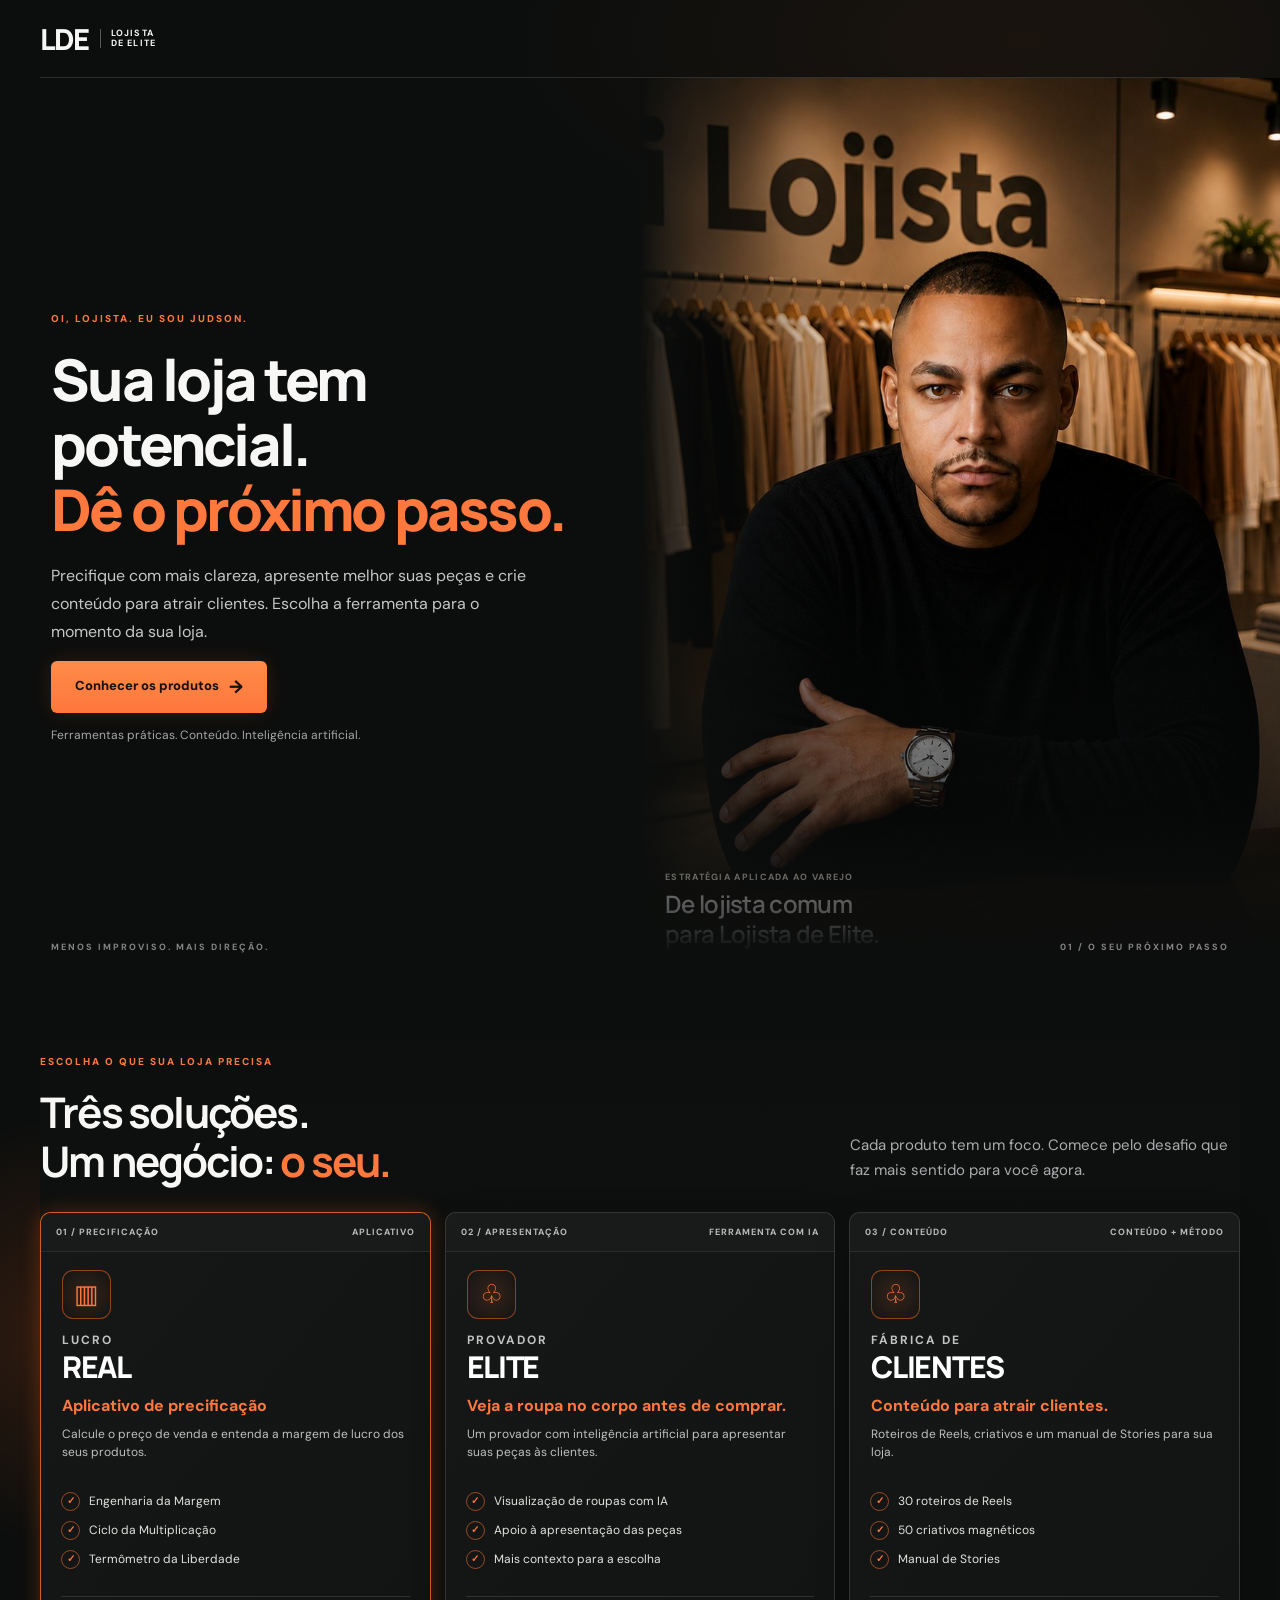
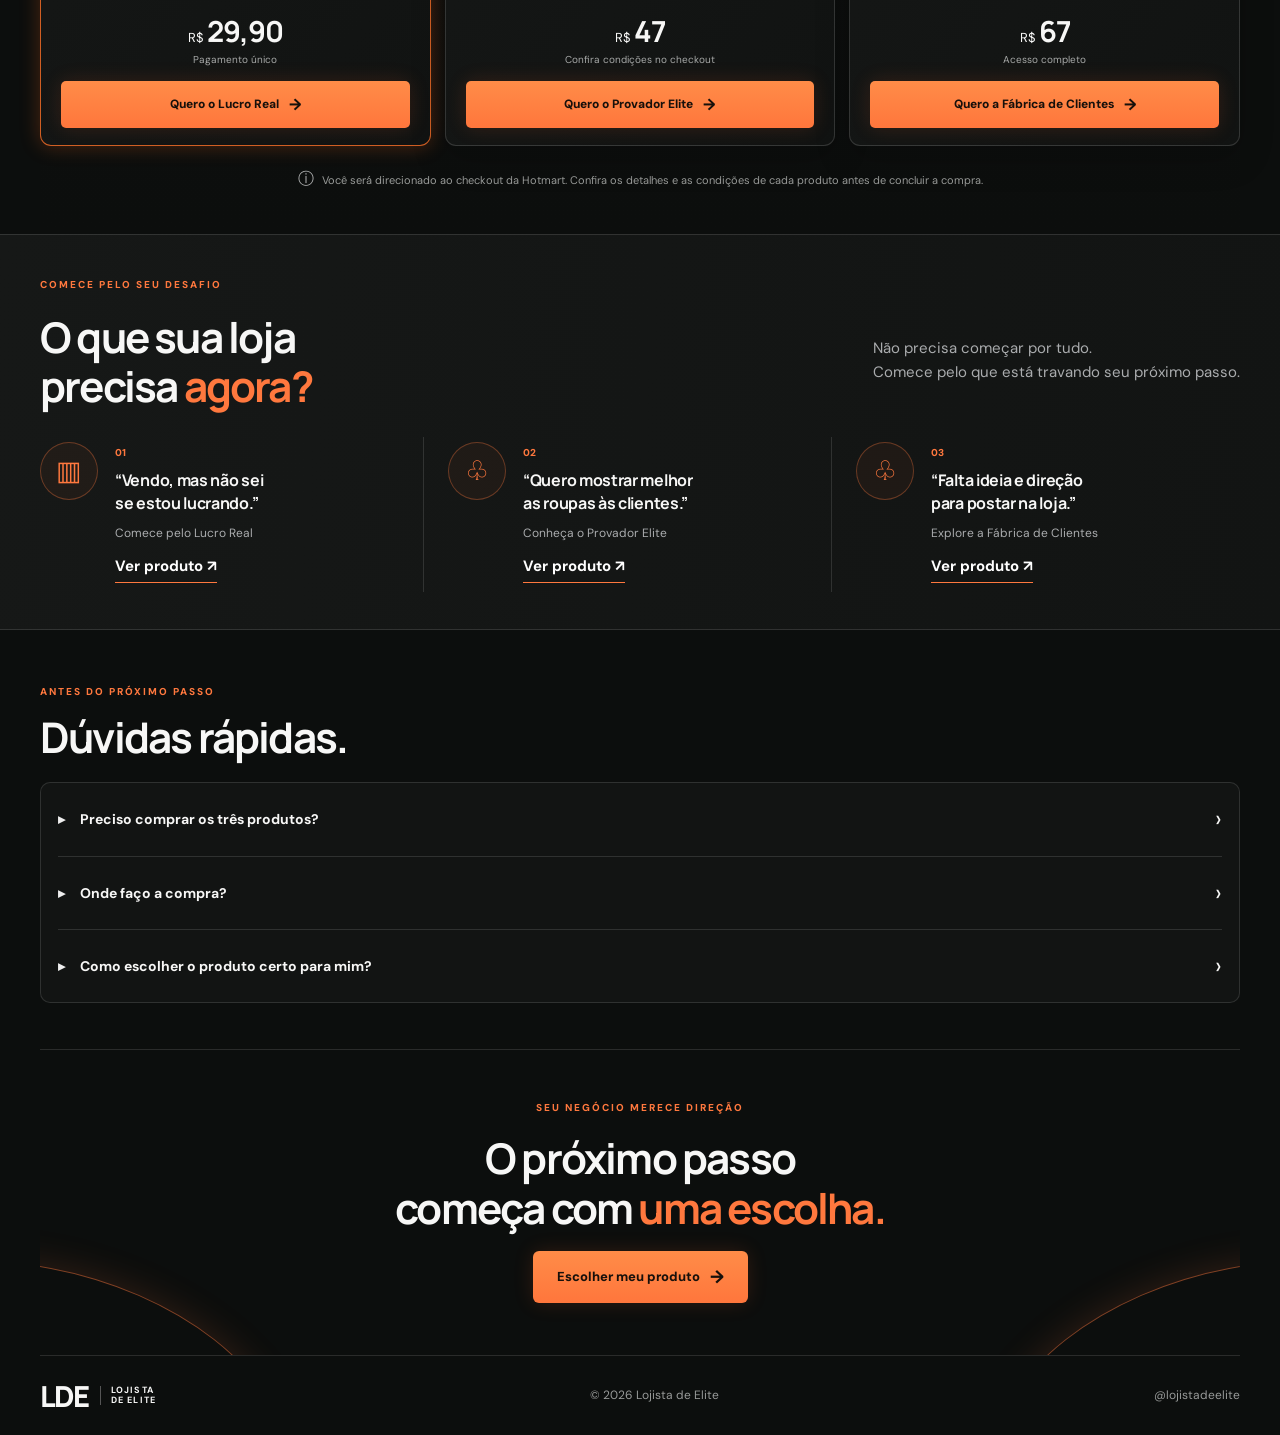
==== commit 7d5e0646: "feat(home): adicionar Meta Pixel e links Hotmart nas escolhas" ====
--- a/index.html
+++ b/index.html
@@ -1,4 +1,16 @@
-<!doctype html><html lang="pt-BR"><head><meta charset="utf-8"><meta name="viewport" content="width=device-width,initial-scale=1"><meta name="description" content="Ferramentas, conteúdo e inteligência artificial para o próximo passo da sua loja. Conheça Lucro Real, Provador Elite e Fábrica de Clientes."><title>Lojista de Elite | O próximo passo da sua loja</title><link rel="stylesheet" href="principal-premium-v2.css?v=hero-fullbleed-3"></head><body>
+<!doctype html><html lang="pt-BR"><head><meta charset="utf-8"><meta name="viewport" content="width=device-width,initial-scale=1"><meta name="description" content="Ferramentas, conteúdo e inteligência artificial para o próximo passo da sua loja. Conheça Lucro Real, Provador Elite e Fábrica de Clientes."><title>Lojista de Elite | O próximo passo da sua loja</title><link rel="stylesheet" href="principal-premium-v2.css?v=pixel-checkout-mobile-4"><!-- Meta Pixel Code -->
+<script>
+!function(f,b,e,v,n,t,s){if(f.fbq)return;n=f.fbq=function(){n.callMethod?
+n.callMethod.apply(n,arguments):n.queue.push(arguments)};
+if(!f._fbq)f._fbq=n;n.push=n;n.loaded=!0;n.version='2.0';
+n.queue=[];t=b.createElement(e);t.async=!0;
+t.src=v;s=b.getElementsByTagName(e)[0];
+s.parentNode.insertBefore(t,s)}(window,document,'script',
+'https://connect.facebook.net/en_US/fbevents.js');
+fbq('init','1698018757931257');
+fbq('track','PageView');
+</script>
+<!-- End Meta Pixel Code --></head><body><noscript><img height="1" width="1" style="display:none" src="https://www.facebook.com/tr?id=1698018757931257&amp;ev=PageView&amp;noscript=1" alt=""></noscript>
 <header><a class="brand" href="#inicio" aria-label="Lojista de Elite, início"><b>LDE</b><span>LOJISTA<br>DE ELITE</span></a></header>
 <main><section class="hero wrap" id="inicio"><div class="hero-copy"><p class="eyebrow">OI, LOJISTA. EU SOU JUDSON.</p><h1>Sua loja tem potencial.<br><em>Dê o próximo passo.</em></h1><p class="lead">Precifique com mais clareza, apresente melhor suas peças e crie conteúdo para atrair clientes. Escolha a ferramenta para o momento da sua loja.</p><div class="hero-actions"><a class="button" href="#produtos">Conhecer os produtos</a></div><p class="micro">Ferramentas práticas. Conteúdo. Inteligência artificial.</p></div><div class="portrait"><img src="assets/judson.jpg" alt="Judson Natividade em uma loja de roupas" fetchpriority="high"><div class="portrait-label"><span>ESTRATÉGIA APLICADA AO VAREJO</span><b>De lojista comum<br>para Lojista de Elite.</b></div></div><div class="hero-foot"><span>MENOS IMPROVISO. MAIS DIREÇÃO.</span><span>01 / O SEU PRÓXIMO PASSO</span></div></section>
 <section class="products wrap" id="produtos"><div class="section-head"><div><p class="eyebrow">ESCOLHA O QUE SUA LOJA PRECISA</p><h2>Três soluções.<br>Um negócio: <em>o seu.</em></h2></div><p>Cada produto tem um foco. Comece pelo desafio que faz mais sentido para você agora.</p></div><div class="product-grid">
@@ -6,7 +18,7 @@
 <article class="product lilac" id="provador"><div class="product-top"><span>02 / APRESENTAÇÃO</span><span>FERRAMENTA COM IA</span></div><div class="product-name"><span>PROVADOR</span><strong>ELITE</strong><p class="product-promise"><b>Veja a roupa no corpo antes de comprar.</b>Um provador com inteligência artificial para apresentar suas peças às clientes.</p></div><div class="product-body"><h3>Mostre novas possibilidades.</h3><p>Use inteligência artificial para ajudar sua cliente a visualizar a roupa no corpo antes da compra.</p><ul><li>Visualização de roupas com IA</li><li>Apoio à apresentação das peças</li><li>Mais contexto para a escolha</li></ul><div class="price"><span>R$ <b>47</b></span><small>Confira condições no checkout</small></div><a class="buy" href="https://pay.hotmart.com/N108022105C?bid=1791945808464" target="_blank" rel="noopener">Quero o Provador Elite</a></div></article>
 <article class="product lime" id="fabrica"><div class="product-top"><span>03 / CONTEÚDO</span><span>CONTEÚDO + MÉTODO</span></div><div class="product-name"><span>FÁBRICA DE</span><strong>CLIENTES</strong><p class="product-promise"><b>Conteúdo para atrair clientes.</b>Roteiros de Reels, criativos e um manual de Stories para sua loja.</p></div><div class="product-body"><h3>Dê direção ao seu conteúdo.</h3><p>Repertório e método para tirar ideias do papel e movimentar a comunicação da sua loja.</p><ul><li>30 roteiros de Reels</li><li>50 criativos magnéticos</li><li>Manual de Stories</li></ul><div class="price"><span>R$ <b>67</b></span><small>Acesso completo</small></div><a class="buy" href="https://pay.hotmart.com/S107554404A" target="_blank" rel="noopener">Quero a Fábrica de Clientes</a></div></article>
 </div><p class="checkout-note">Você será direcionado ao checkout da Hotmart. Confira os detalhes e as condições de cada produto antes de concluir a compra.</p></section>
-<section class="choice" id="escolher"><div class="wrap"><p class="eyebrow">COMECE PELO SEU DESAFIO</p><div class="section-head"><h2>O que sua loja<br>precisa <em>agora?</em></h2><p>Não precisa começar por tudo.<br>Comece pelo que está travando seu próximo passo.</p></div><div class="choices"><a href="#lucro"><span>01</span><h3>“Vendo, mas não sei<br>se estou lucrando.”</h3><p>Comece pelo Lucro Real</p><b>Ver produto ↗</b></a><a href="#provador"><span>02</span><h3>“Quero mostrar melhor<br>as roupas às clientes.”</h3><p>Conheça o Provador Elite</p><b>Ver produto ↗</b></a><a href="#fabrica"><span>03</span><h3>“Falta ideia e direção<br>para postar na loja.”</h3><p>Explore a Fábrica de Clientes</p><b>Ver produto ↗</b></a></div></div></section>
+<section class="choice" id="escolher"><div class="wrap"><p class="eyebrow">COMECE PELO SEU DESAFIO</p><div class="section-head"><h2>O que sua loja<br>precisa <em>agora?</em></h2><p>Não precisa começar por tudo.<br>Comece pelo que está travando seu próximo passo.</p></div><div class="choices"><a href="https://pay.hotmart.com/D107764730N?bid=1791945046095" target="_blank" rel="noopener noreferrer"><span>01</span><h3>“Vendo, mas não sei<br>se estou lucrando.”</h3><p>Comece pelo Lucro Real</p><b>Ver produto ↗</b></a><a href="https://pay.hotmart.com/N108022105C?bid=1791945808464" target="_blank" rel="noopener noreferrer"><span>02</span><h3>“Quero mostrar melhor<br>as roupas às clientes.”</h3><p>Conheça o Provador Elite</p><b>Ver produto ↗</b></a><a href="https://pay.hotmart.com/S107554404A" target="_blank" rel="noopener noreferrer"><span>03</span><h3>“Falta ideia e direção<br>para postar na loja.”</h3><p>Explore a Fábrica de Clientes</p><b>Ver produto ↗</b></a></div></div></section>
 
 <section class="faq wrap"><p class="eyebrow">ANTES DO PRÓXIMO PASSO</p><h2>Dúvidas rápidas.</h2><div class="faq-list"><details><summary>Preciso comprar os três produtos?</summary><p>Não. Cada produto tem uma proposta própria e pode ser escolhido separadamente, conforme a necessidade da sua loja.</p></details><details><summary>Onde faço a compra?</summary><p>Os botões dos produtos abrem seus respectivos checkouts na Hotmart. Ali você pode conferir a oferta, as condições de pagamento e os detalhes de acesso.</p></details><details><summary>Como escolher o produto certo para mim?</summary><p>Para precificação, veja o Lucro Real. Para visualizar roupas com inteligência artificial, o Provador Elite. Para conteúdo, a Fábrica de Clientes. Se ainda tiver dúvidas, fale comigo pelo Instagram.</p></details></div></section>
 <section class="final-cta wrap"><p class="eyebrow">SEU NEGÓCIO MERECE DIREÇÃO</p><h2>O próximo passo<br>começa com <em>uma escolha.</em></h2><a class="button" href="#produtos">Escolher meu produto</a></section></main><footer class="wrap"><a class="brand" href="#inicio"><b>LDE</b><span>LOJISTA<br>DE ELITE</span></a><p>© 2026 Lojista de Elite</p><a href="https://www.instagram.com/lojistadeelite/" target="_blank" rel="noopener">@lojistadeelite</a></footer></body></html>
--- a/principal-premium-v2.css
+++ b/principal-premium-v2.css
@@ -112,3 +112,13 @@
 .products{background:linear-gradient(180deg,#0c0e0d 0%,#0e100f 18%,#0c0e0d 100%);margin-top:-1px;padding-top:clamp(50px,6vw,90px)}
 @media(max-width:640px){.hero.wrap{min-height:100svh;grid-template-columns:minmax(0,1fr);grid-template-rows:auto minmax(320px,1fr)}.hero.wrap .hero-copy{padding:38px 22px 24px;align-self:center}.hero.wrap .portrait{min-height:340px}.hero.wrap .portrait:before{background:linear-gradient(180deg,#0c0e0d 0%,transparent 24%)}.hero.wrap .hero-foot{padding:20px 22px}.hero.wrap:after{height:150px}.products{padding-top:55px}}
 @media(min-width:641px) and (max-height:700px){.hero.wrap{min-height:700px}}
+
+/* Mobile: preços mais legíveis e links de escolha com destaque. */
+.choices b{display:inline-flex;align-items:center;gap:5px;font-size:15px;line-height:1.4;color:#fff;border-color:var(--orange);padding-bottom:5px;transition:color .2s}
+.choices a:hover b,.choices a:focus-visible b{color:var(--orange)}
+@media(max-width:640px){
+ .price>span{font-size:17px}
+ .price b{font-size:clamp(40px,11vw,48px);line-height:1.3;font-weight:800}
+ .price small{font-size:12px}
+ .choices b{font-size:17px;min-height:40px;padding:7px 0;border-bottom-width:2px}
+}
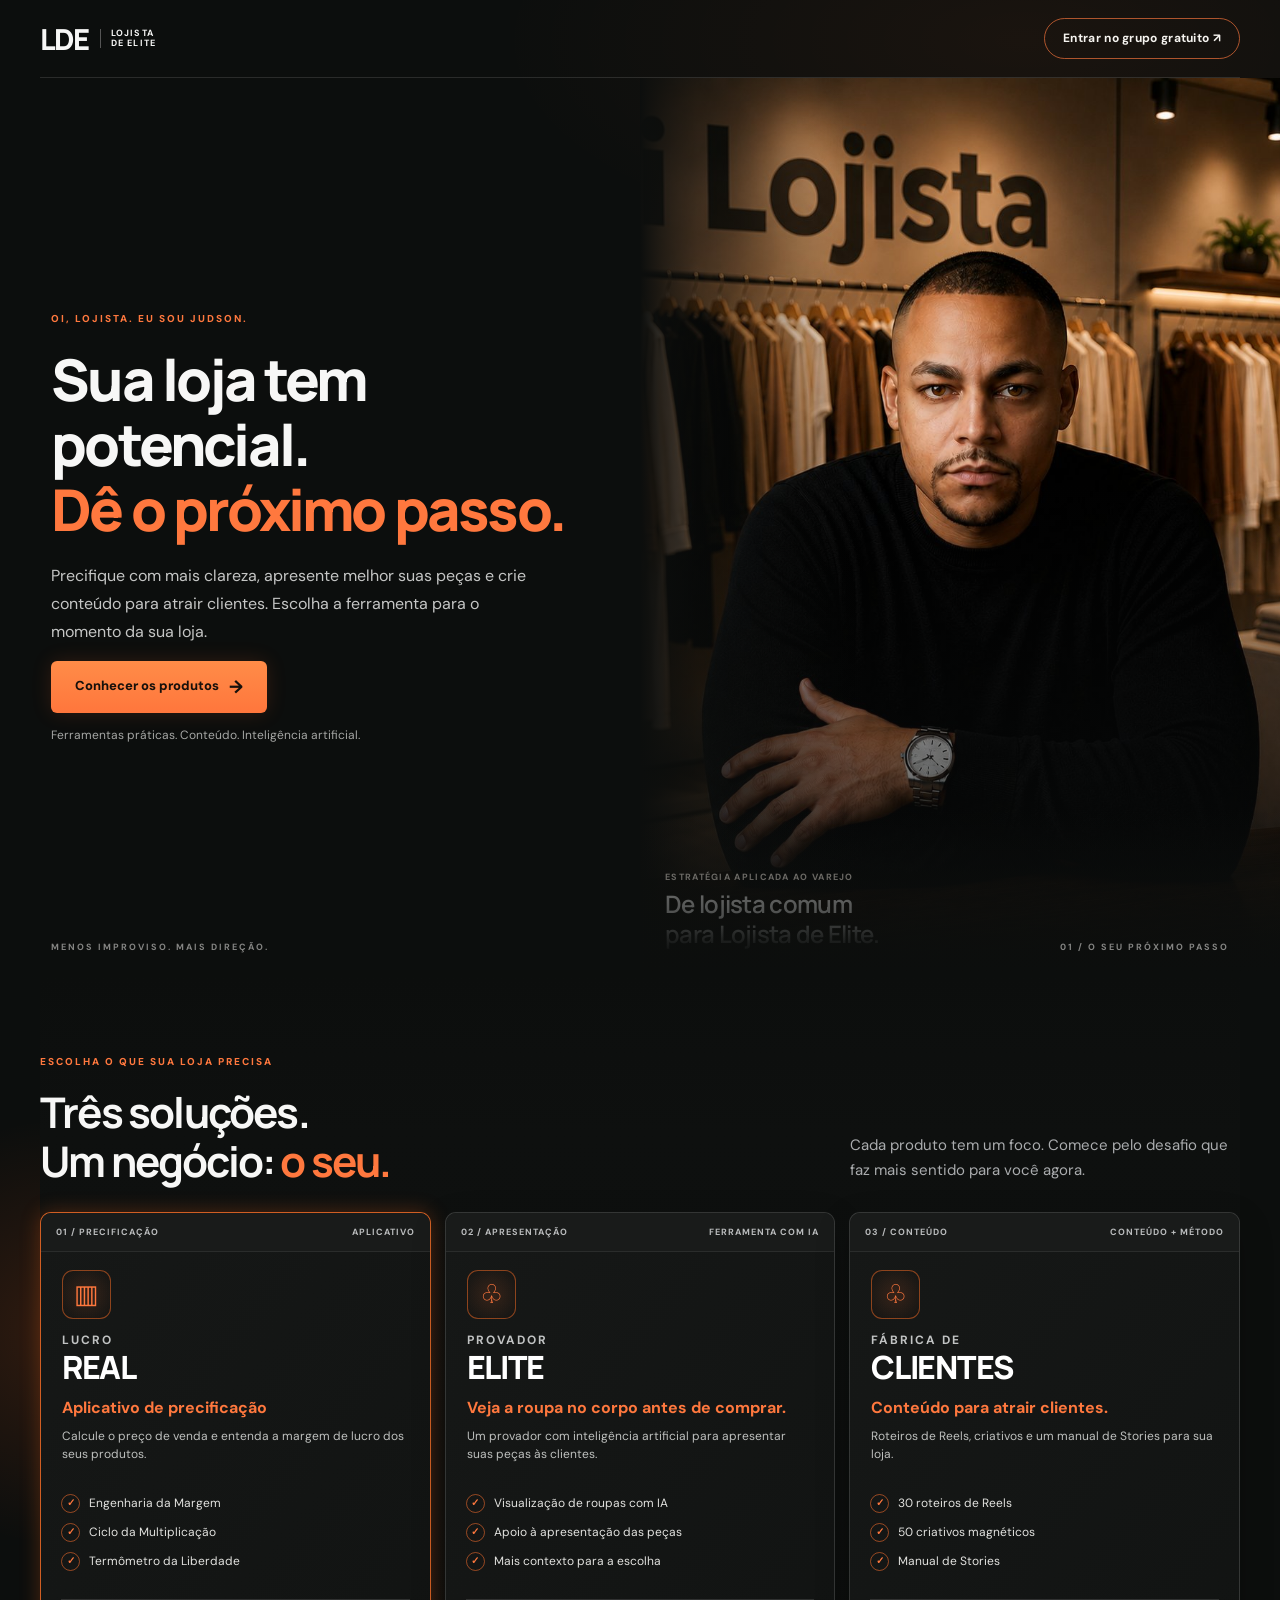
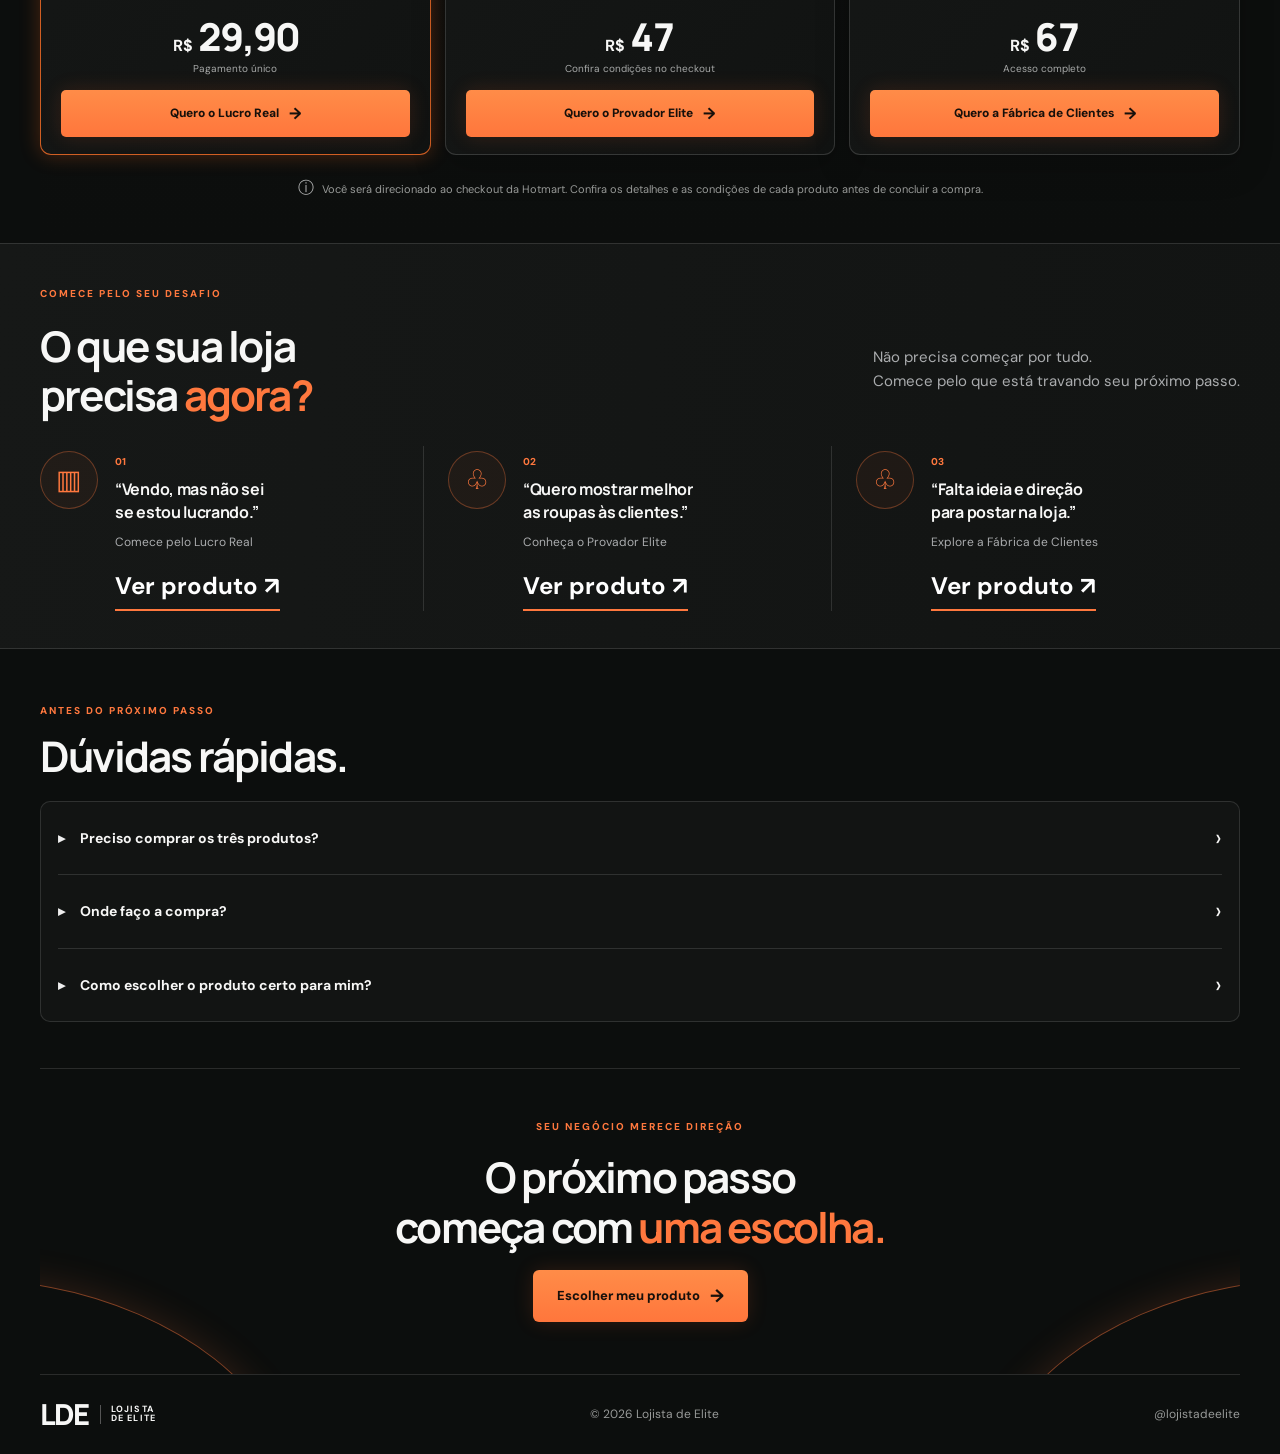
==== commit 19944146: "feat(home): adicionar link do grupo WhatsApp no cabeçalho" ====
--- a/index.html
+++ b/index.html
@@ -1,4 +1,4 @@
-<!doctype html><html lang="pt-BR"><head><meta charset="utf-8"><meta name="viewport" content="width=device-width,initial-scale=1"><meta name="description" content="Ferramentas, conteúdo e inteligência artificial para o próximo passo da sua loja. Conheça Lucro Real, Provador Elite e Fábrica de Clientes."><title>Lojista de Elite | O próximo passo da sua loja</title><link rel="stylesheet" href="principal-premium-v2.css?v=pixel-checkout-mobile-4"><!-- Meta Pixel Code -->
+<!doctype html><html lang="pt-BR"><head><meta charset="utf-8"><meta name="viewport" content="width=device-width,initial-scale=1"><meta name="description" content="Ferramentas, conteúdo e inteligência artificial para o próximo passo da sua loja. Conheça Lucro Real, Provador Elite e Fábrica de Clientes."><title>Lojista de Elite | O próximo passo da sua loja</title><link rel="stylesheet" href="principal-premium-v2.css?v=prices-group-v5"><!-- Meta Pixel Code -->
 <script>
 !function(f,b,e,v,n,t,s){if(f.fbq)return;n=f.fbq=function(){n.callMethod?
 n.callMethod.apply(n,arguments):n.queue.push(arguments)};
@@ -11,7 +11,7 @@
 fbq('track','PageView');
 </script>
 <!-- End Meta Pixel Code --></head><body><noscript><img height="1" width="1" style="display:none" src="https://www.facebook.com/tr?id=1698018757931257&amp;ev=PageView&amp;noscript=1" alt=""></noscript>
-<header><a class="brand" href="#inicio" aria-label="Lojista de Elite, início"><b>LDE</b><span>LOJISTA<br>DE ELITE</span></a></header>
+<header><a class="brand" href="#inicio" aria-label="Lojista de Elite, início"><b>LDE</b><span>LOJISTA<br>DE ELITE</span></a><a class="header-group" href="https://chat.whatsapp.com/CSwqQOgPBHI29Ozx27Ki1I" target="_blank" rel="noopener noreferrer">Entrar no grupo gratuito ↗</a></header>
 <main><section class="hero wrap" id="inicio"><div class="hero-copy"><p class="eyebrow">OI, LOJISTA. EU SOU JUDSON.</p><h1>Sua loja tem potencial.<br><em>Dê o próximo passo.</em></h1><p class="lead">Precifique com mais clareza, apresente melhor suas peças e crie conteúdo para atrair clientes. Escolha a ferramenta para o momento da sua loja.</p><div class="hero-actions"><a class="button" href="#produtos">Conhecer os produtos</a></div><p class="micro">Ferramentas práticas. Conteúdo. Inteligência artificial.</p></div><div class="portrait"><img src="assets/judson.jpg" alt="Judson Natividade em uma loja de roupas" fetchpriority="high"><div class="portrait-label"><span>ESTRATÉGIA APLICADA AO VAREJO</span><b>De lojista comum<br>para Lojista de Elite.</b></div></div><div class="hero-foot"><span>MENOS IMPROVISO. MAIS DIREÇÃO.</span><span>01 / O SEU PRÓXIMO PASSO</span></div></section>
 <section class="products wrap" id="produtos"><div class="section-head"><div><p class="eyebrow">ESCOLHA O QUE SUA LOJA PRECISA</p><h2>Três soluções.<br>Um negócio: <em>o seu.</em></h2></div><p>Cada produto tem um foco. Comece pelo desafio que faz mais sentido para você agora.</p></div><div class="product-grid">
 <article class="product orange" id="lucro"><div class="product-top"><span>01 / PRECIFICAÇÃO</span><span>APLICATIVO</span></div><div class="product-name"><span>LUCRO</span><strong>REAL</strong><p class="product-promise"><b>Aplicativo de precificação</b>Calcule o preço de venda e entenda a margem de lucro dos seus produtos.</p></div><div class="product-body"><h3>Saiba quanto sua loja ganha.</h3><p>Um aplicativo para precificar seus produtos e entender a margem de lucro da sua loja.</p><ul><li>Engenharia da Margem</li><li>Ciclo da Multiplicação</li><li>Termômetro da Liberdade</li></ul><div class="price"><span>R$ <b>29,90</b></span><small>Pagamento único</small></div><a class="buy" href="https://pay.hotmart.com/D107764730N?bid=1791945046095" target="_blank" rel="noopener">Quero o Lucro Real</a></div></article>
--- a/principal-premium-v2.css
+++ b/principal-premium-v2.css
@@ -122,3 +122,18 @@
  .price small{font-size:12px}
  .choices b{font-size:17px;min-height:40px;padding:7px 0;border-bottom-width:2px}
 }
+
+/* Preços uniformes: mesma tipografia, tamanho e peso em todos os cards. */
+.product .price>span{display:inline-flex;gap:5px;align-items:baseline;justify-content:center;font-size:16px;line-height:1.2;font-weight:700}
+.product .price b{font-family:'Manrope',Arial,sans-serif;font-size:clamp(33px,3vw,39px);font-weight:800;font-variant-numeric:lining-nums tabular-nums;letter-spacing:-1.5px;line-height:1.22}
+.product .product-name strong{font-size:32px;font-weight:800}
+.choices b{font-size:24px;line-height:1.3;min-height:44px;padding:7px 0;border-bottom:2px solid var(--orange)}
+.header-group{margin-left:auto;display:inline-flex;align-items:center;justify-content:center;padding:10px 18px;border:1px solid rgba(255,120,62,.65);border-radius:999px;color:#f6f4f0;font-size:12px;letter-spacing:.3px;font-weight:700;transition:background .2s}
+.header-group:hover{background:rgba(255,120,62,.15)}
+@media(max-width:640px){
+ .product .price>span{font-size:18px}
+ .product .price b{font-size:48px;letter-spacing:-1.8px}
+ .product .product-name strong{font-size:38px}
+ .choices b{font-size:24px;min-height:48px;padding:8px 0}
+ .header-group{font-size:10px;padding:9px 12px}
+}
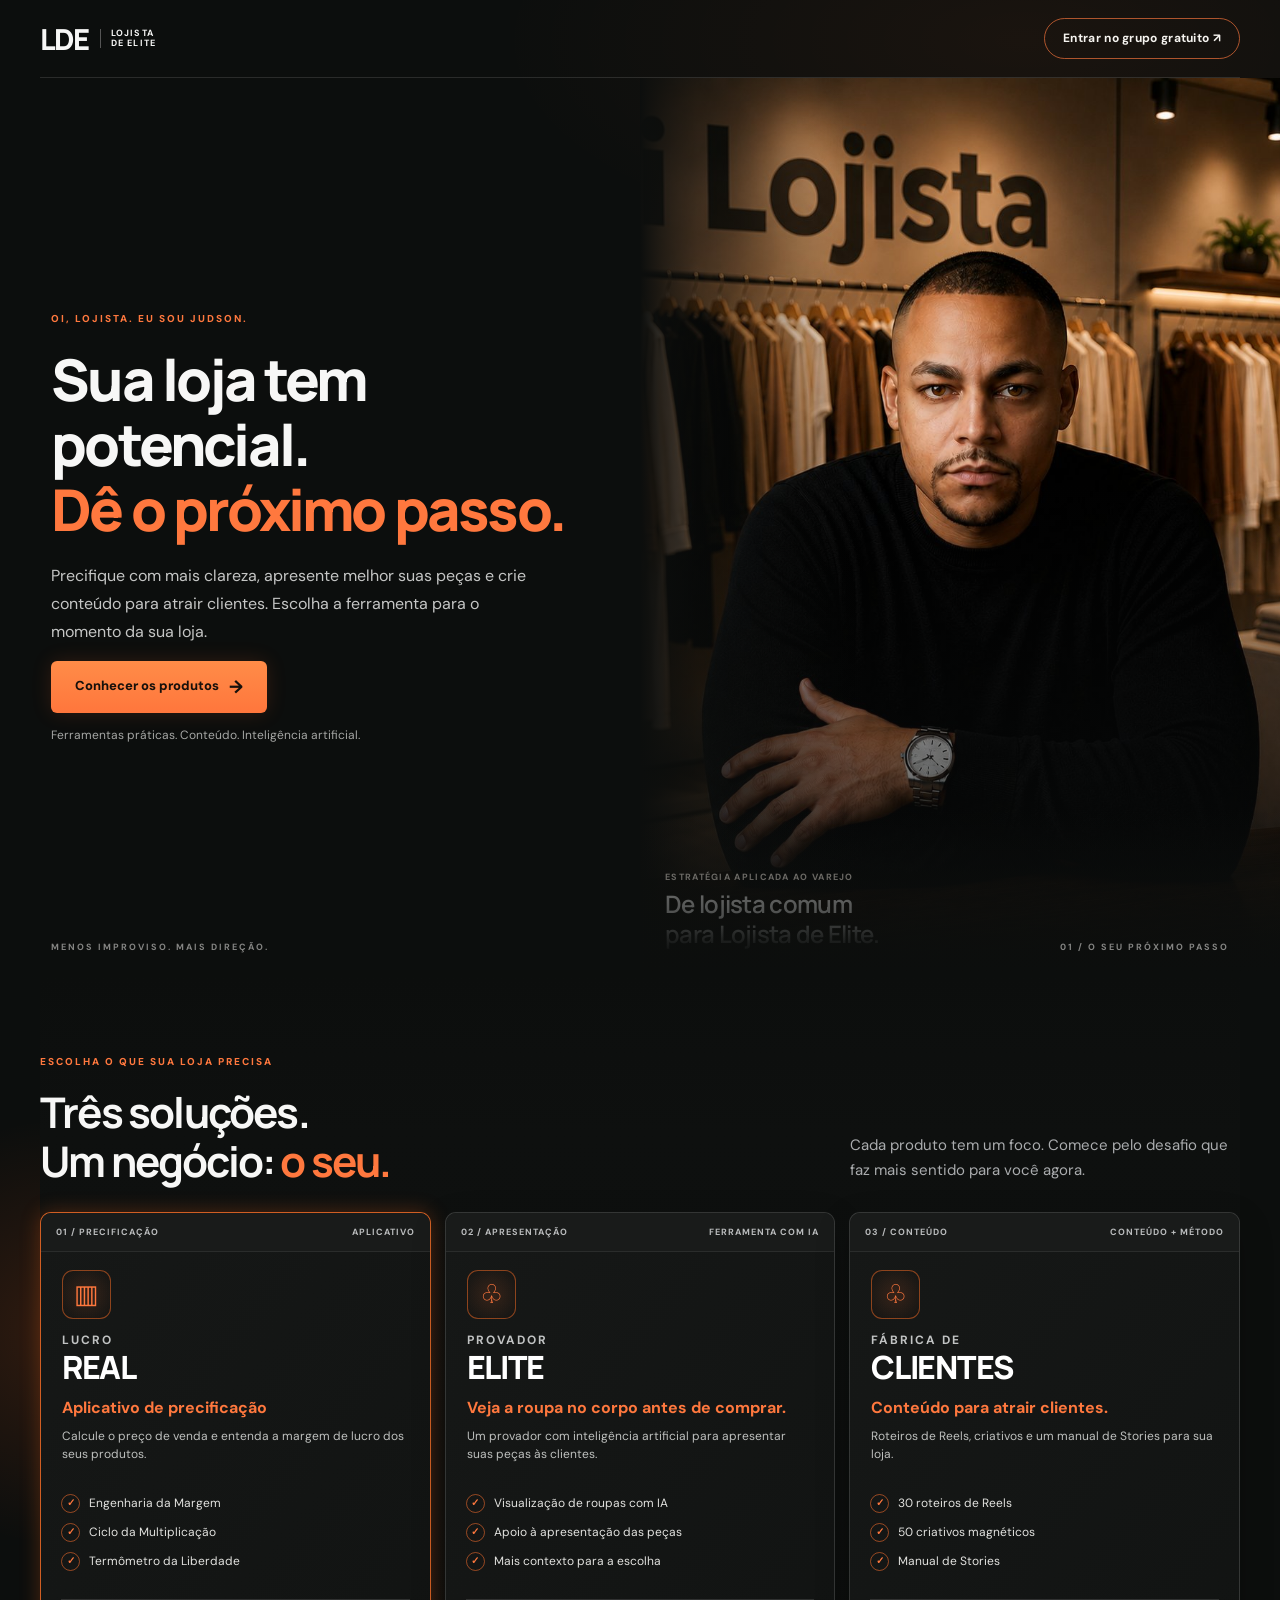
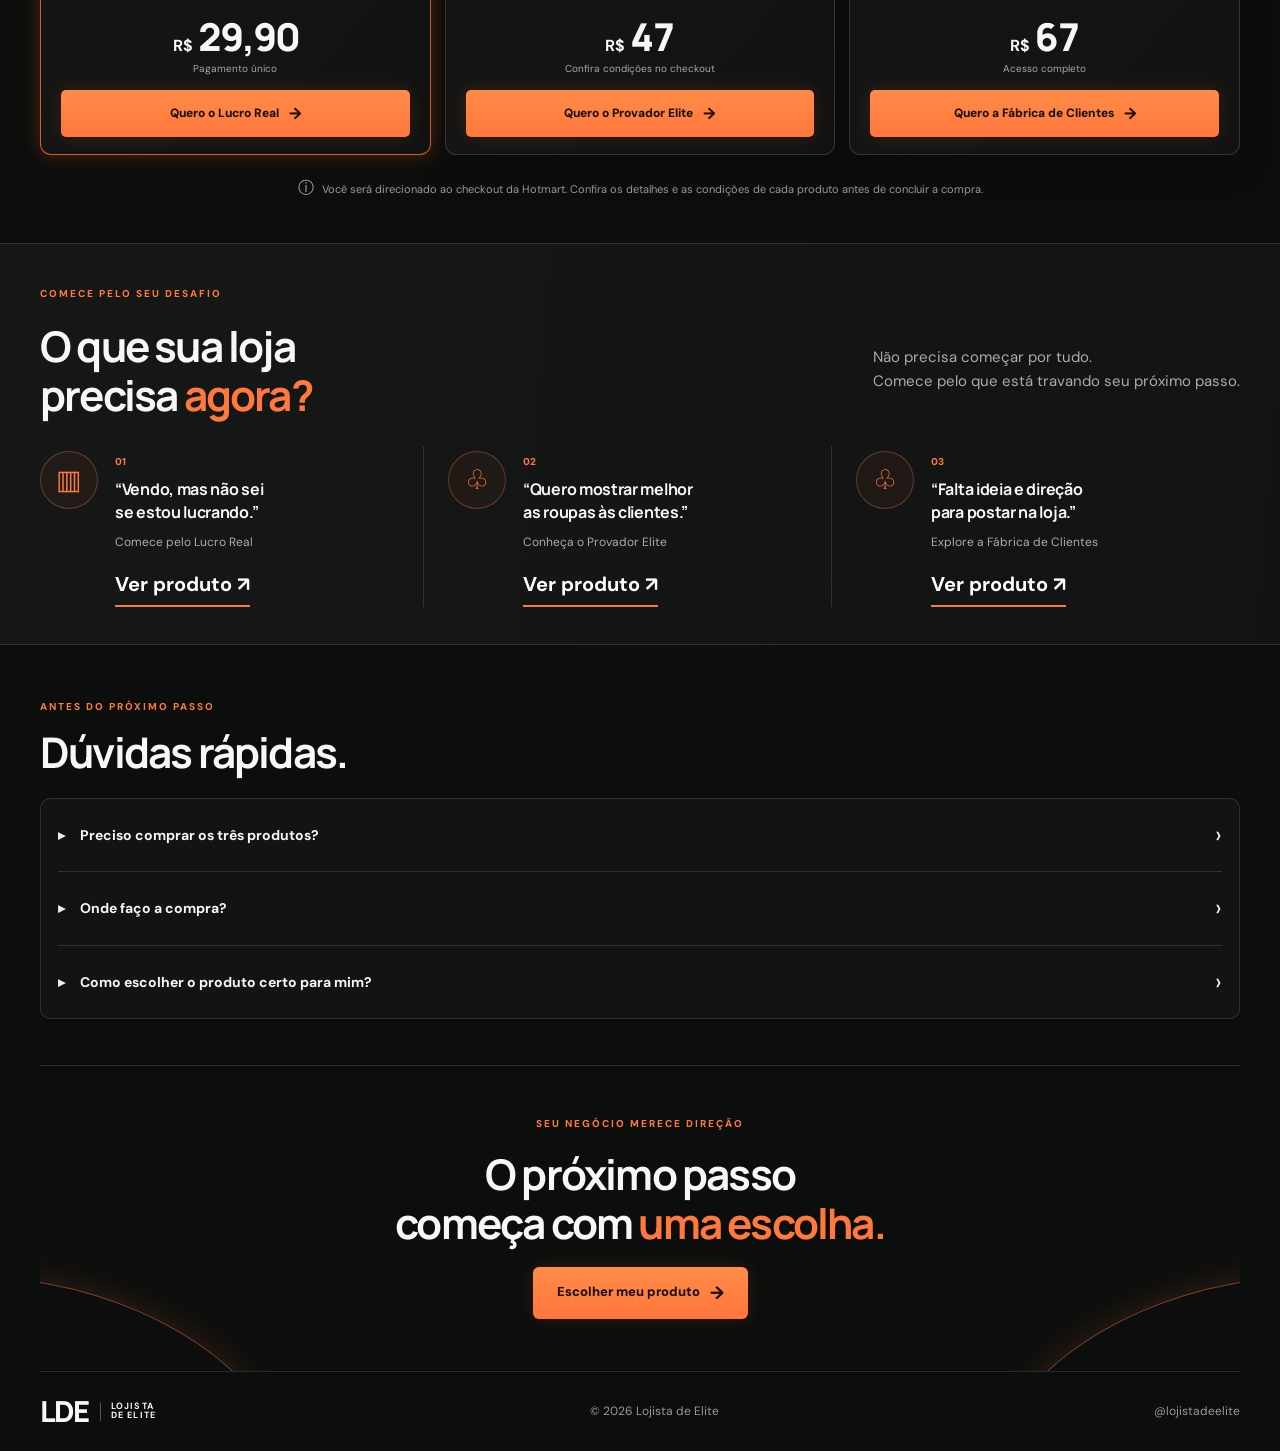
==== commit e6ea6097: "Update Meta Pixel to 4551761545104182" ====
--- a/index.html
+++ b/index.html
@@ -7,10 +7,10 @@
 t.src=v;s=b.getElementsByTagName(e)[0];
 s.parentNode.insertBefore(t,s)}(window,document,'script',
 'https://connect.facebook.net/en_US/fbevents.js');
-fbq('init','1698018757931257');
+fbq('init','4551761545104182');
 fbq('track','PageView');
 </script>
-<!-- End Meta Pixel Code --></head><body><noscript><img height="1" width="1" style="display:none" src="https://www.facebook.com/tr?id=1698018757931257&amp;ev=PageView&amp;noscript=1" alt=""></noscript>
+<!-- End Meta Pixel Code --></head><body><noscript><img height="1" width="1" style="display:none" src="https://www.facebook.com/tr?id=4551761545104182&amp;ev=PageView&amp;noscript=1" alt=""></noscript>
 <header><a class="brand" href="#inicio" aria-label="Lojista de Elite, início"><b>LDE</b><span>LOJISTA<br>DE ELITE</span></a><a class="header-group" href="https://chat.whatsapp.com/CSwqQOgPBHI29Ozx27Ki1I" target="_blank" rel="noopener noreferrer">Entrar no grupo gratuito ↗</a></header>
 <main><section class="hero wrap" id="inicio"><div class="hero-copy"><p class="eyebrow">OI, LOJISTA. EU SOU JUDSON.</p><h1>Sua loja tem potencial.<br><em>Dê o próximo passo.</em></h1><p class="lead">Precifique com mais clareza, apresente melhor suas peças e crie conteúdo para atrair clientes. Escolha a ferramenta para o momento da sua loja.</p><div class="hero-actions"><a class="button" href="#produtos">Conhecer os produtos</a></div><p class="micro">Ferramentas práticas. Conteúdo. Inteligência artificial.</p></div><div class="portrait"><img src="assets/judson.jpg" alt="Judson Natividade em uma loja de roupas" fetchpriority="high"><div class="portrait-label"><span>ESTRATÉGIA APLICADA AO VAREJO</span><b>De lojista comum<br>para Lojista de Elite.</b></div></div><div class="hero-foot"><span>MENOS IMPROVISO. MAIS DIREÇÃO.</span><span>01 / O SEU PRÓXIMO PASSO</span></div></section>
 <section class="products wrap" id="produtos"><div class="section-head"><div><p class="eyebrow">ESCOLHA O QUE SUA LOJA PRECISA</p><h2>Três soluções.<br>Um negócio: <em>o seu.</em></h2></div><p>Cada produto tem um foco. Comece pelo desafio que faz mais sentido para você agora.</p></div><div class="product-grid">
--- a/principal-premium-v2.css
+++ b/principal-premium-v2.css
@@ -137,3 +137,11 @@
  .choices b{font-size:24px;min-height:48px;padding:8px 0}
  .header-group{font-size:10px;padding:9px 12px}
 }
+
+/* Ajuste do tamanho dos links Ver produto. */
+.choices b{font-size:20px}
+@media(max-width:640px){.choices b{font-size:20px}}
+
+/* Ajuste tipográfico: links Ver produto em 20px. */
+.choices b{font-size:20px}
+@media(max-width:640px){.choices b{font-size:20px}}
